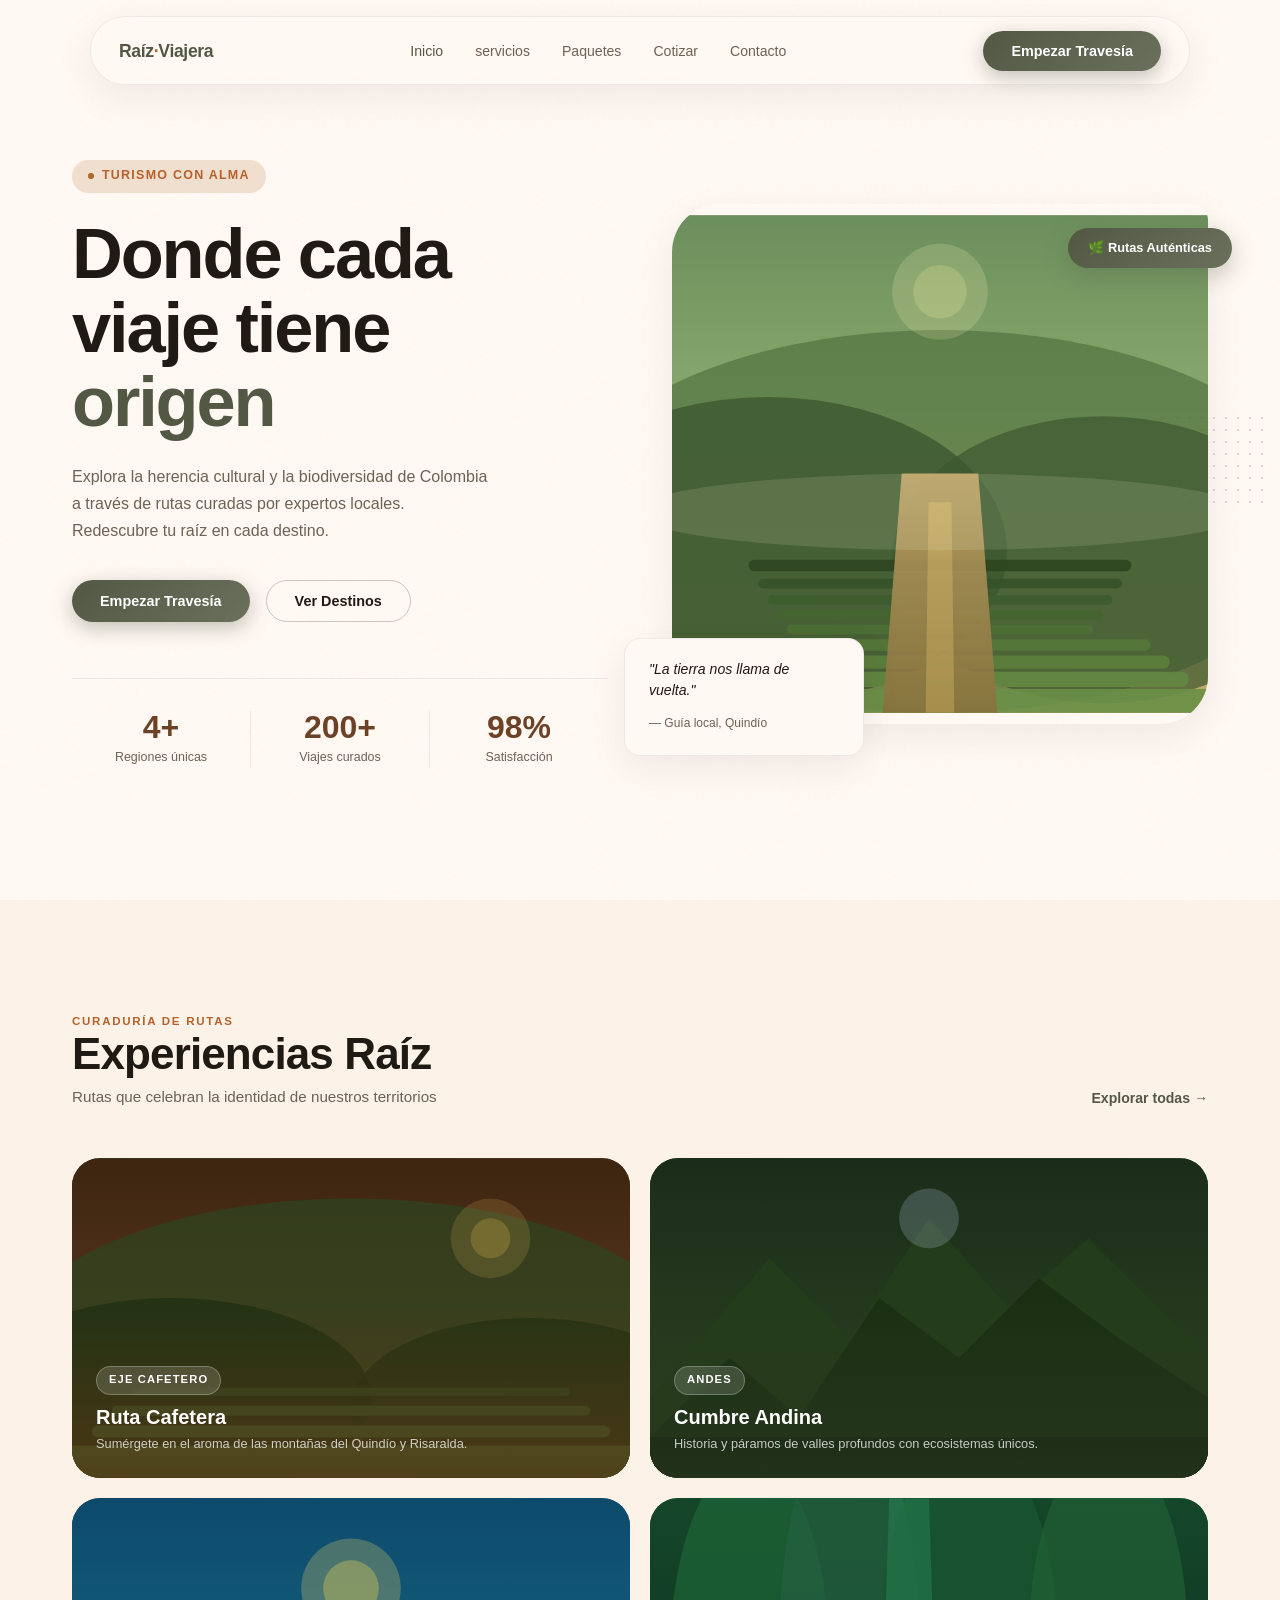
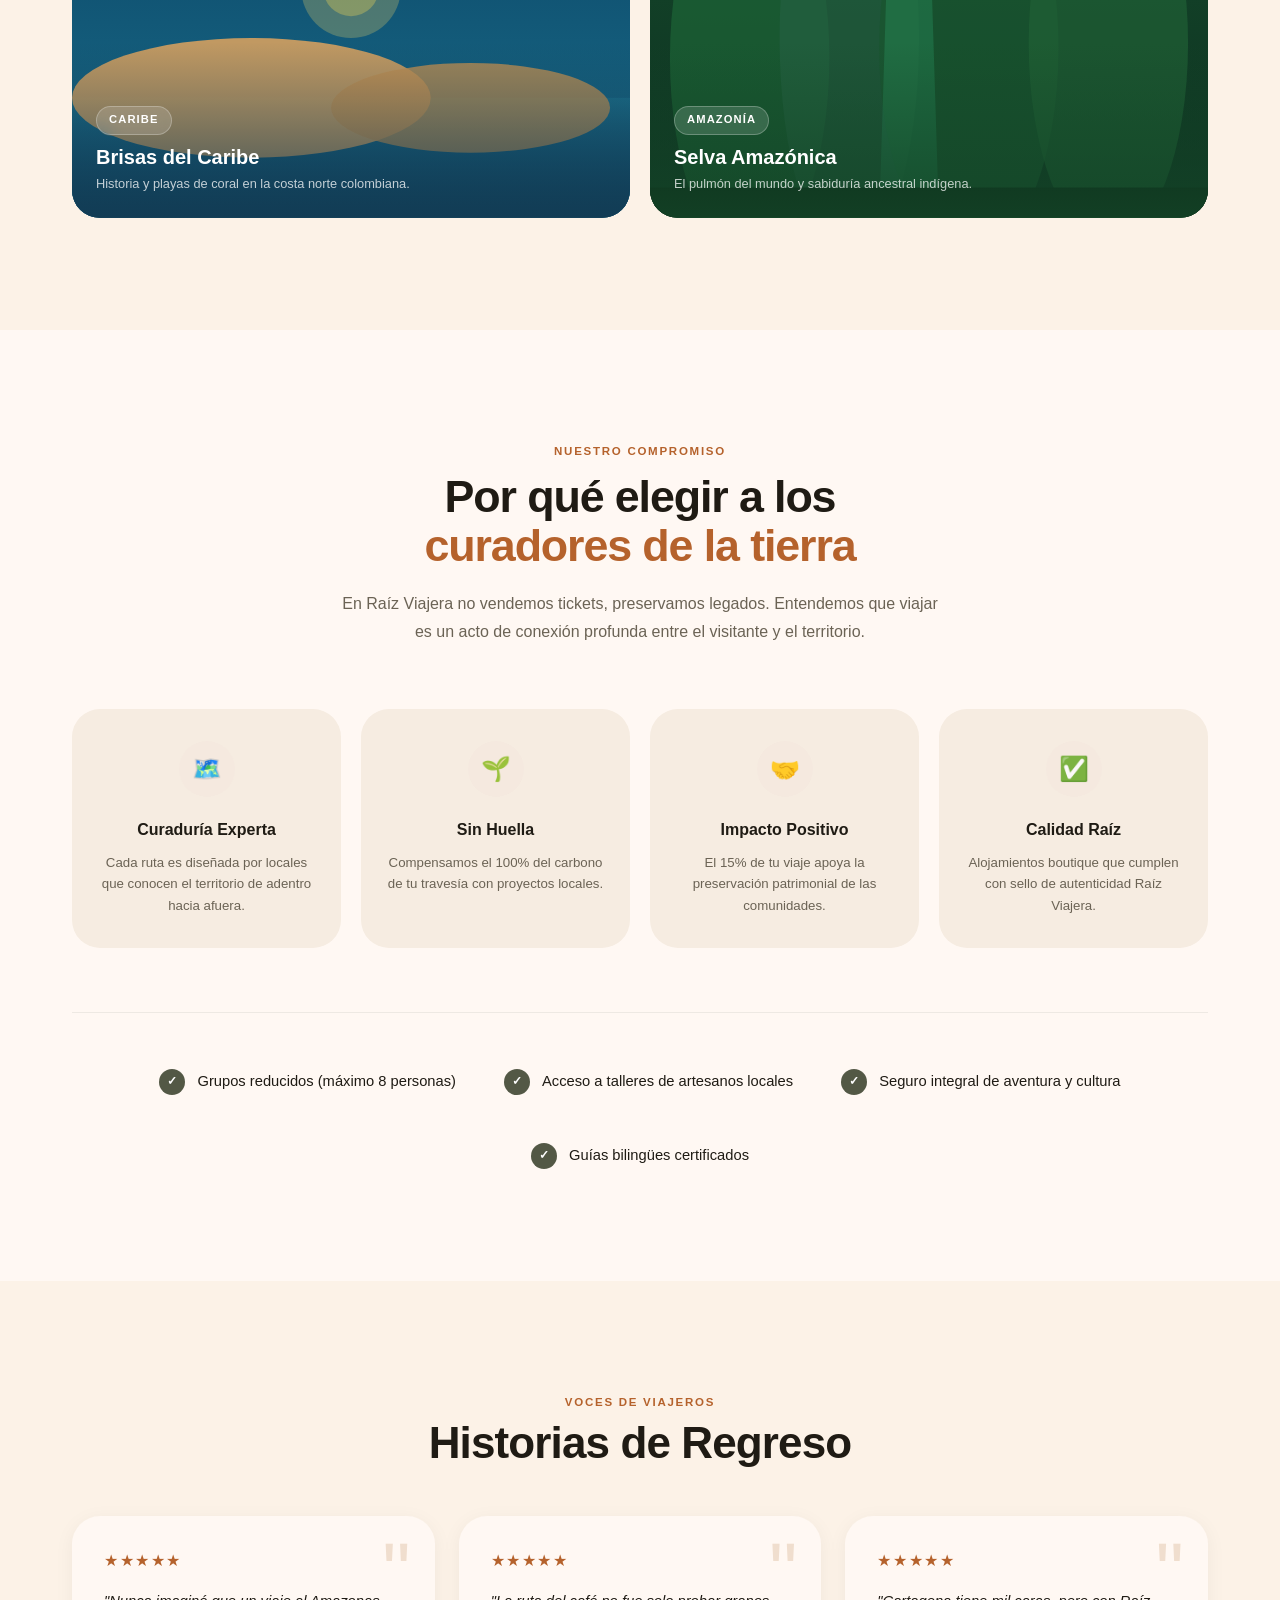
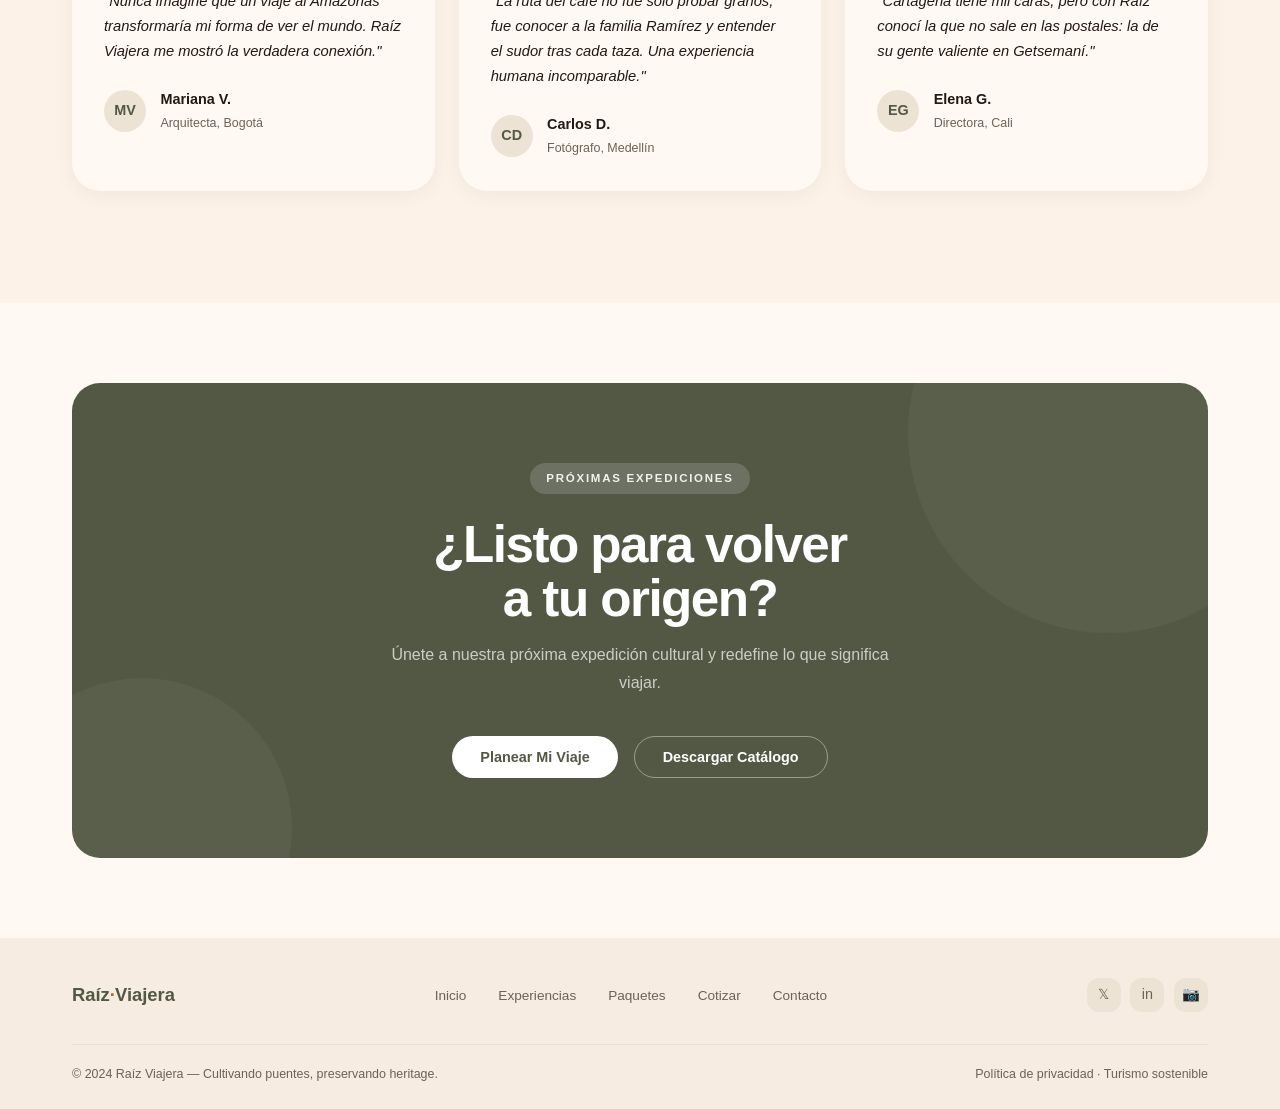
==== index.html @ 13c69cae "funcionamiento de js para formulario de cotización y contacto" ====
<!DOCTYPE html>
<html lang="es">
<head>
<meta charset="UTF-8"/>
<meta name="viewport" content="width=device-width,initial-scale=1.0"/>
<title>Raíz Viajera — Donde cada viaje tiene origen</title>
<link rel="preconnect" href="https://fonts.googleapis.com"/>
<link rel="preconnect" href="https://fonts.gstatic.com" crossorigin/>
<link href="style.css" rel="stylesheet"/>
</head>
<body>

<!-- NAVBAR -->
<nav class="navbar" id="navbar">
  <div class="navbar-brand" onclick="navigateTo('home')">Raíz<span>·</span>Viajera</div>
  <ul class="navbar-links">
    <li><a onclick="navigateTo('home')" id="nav-home" class="active">Inicio</a></li>
    <li><a onclick="navigateTo('experiences')" href="servicios.html">servicios</a></li>
    <li><a onclick="navigateTo('packages')" id="nav-packages" href="servicios.html">Paquetes</a></li>
    <li><a onclick="navigateTo('cotizacion')" id="nav-quote" href="cotizacion.html">Cotizar</a></li>
    <li><a onclick="navigateTo('contact')" id="nav-contact">Contacto</a></li>
  </ul>
  <div class="navbar-cta">
    <button href="co" class="btn btn-primary" onclick="navigateTo('quote')">Empezar Travesía</button>
  </div>
  <div class="burger" id="burger" onclick="toggleNav()">
    <span></span><span></span><span></span>
  </div>
</nav>

<!-- ============================================================
     HOME PAGE
============================================================ -->
<div class="page active" id="page-home">

  <section class="hero">
    <div class="container">
      <div class="hero-inner">
        <div class="hero-text">
          <div class="hero-badge animate-in delay-1">Turismo con Alma</div>
          <h1 class="hero-headline animate-in delay-2">Donde cada<br>viaje tiene <em>origen</em></h1>
          <p class="hero-sub animate-in delay-3">Explora la herencia cultural y la biodiversidad de Colombia a través de rutas curadas por expertos locales. Redescubre tu raíz en cada destino.</p>
          <div class="hero-actions animate-in delay-4">
            <button class="btn btn-primary" onclick="navigateTo('cotización')">Empezar Travesía</button>
            <button class="btn btn-ghost" onclick="navigateTo('servicios')">Ver Destinos</button>
          </div>
          <div class="hero-stats animate-in delay-5">
            <div class="stat-item"><div class="stat-num">4+</div><div class="stat-label">Regiones únicas</div></div>
            <div class="stat-item"><div class="stat-num">200+</div><div class="stat-label">Viajes curados</div></div>
            <div class="stat-item"><div class="stat-num">98%</div><div class="stat-label">Satisfacción</div></div>
          </div>
        </div>
        <div class="hero-visual animate-in delay-3">
          <div class="hero-img-wrap">
            <svg viewBox="0 0 560 520" xmlns="http://www.w3.org/2000/svg" style="width:100%;height:100%">
              <defs>
                <linearGradient id="sky" x1="0" y1="0" x2="0" y2="1"><stop offset="0%" stop-color="#6b8f5c"/><stop offset="40%" stop-color="#8aaa6e"/><stop offset="100%" stop-color="#c4a96b"/></linearGradient>
                <linearGradient id="path" x1="0" y1="0" x2="0" y2="1"><stop offset="0%" stop-color="#c9a96a"/><stop offset="100%" stop-color="#8a6f3c"/></linearGradient>
              </defs>
              <rect width="560" height="520" fill="url(#sky)"/>
              <ellipse cx="280" cy="320" rx="400" ry="200" fill="#4a6b3a" opacity=".6"/>
              <ellipse cx="100" cy="350" rx="250" ry="160" fill="#3d5830" opacity=".8"/>
              <ellipse cx="450" cy="360" rx="220" ry="150" fill="#3d5830" opacity=".7"/>
              <g opacity=".9">
                <rect x="80" y="360" width="400" height="12" rx="6" fill="#2d4520"/>
                <rect x="90" y="380" width="380" height="10" rx="5" fill="#365229"/>
                <rect x="100" y="397" width="360" height="10" rx="5" fill="#3d5d2f"/>
                <rect x="110" y="413" width="340" height="10" rx="5" fill="#456630"/>
                <rect x="120" y="428" width="320" height="10" rx="5" fill="#4d6f33"/>
                <rect x="60" y="443" width="440" height="12" rx="6" fill="#557838"/>
                <rect x="40" y="460" width="480" height="14" rx="7" fill="#5d803d"/>
                <rect x="20" y="477" width="520" height="16" rx="8" fill="#648843"/>
                <rect x="0" y="495" width="560" height="25" rx="0" fill="#6a9048"/>
              </g>
              <polygon points="240,270 320,270 340,520 220,520" fill="url(#path)" opacity=".85"/>
              <polygon points="268,300 292,300 295,520 265,520" fill="rgba(255,220,120,0.25)"/>
              <ellipse cx="280" cy="310" rx="320" ry="40" fill="rgba(255,248,220,0.12)"/>
              <circle cx="280" cy="80" r="50" fill="rgba(255,240,180,0.18)"/>
              <circle cx="280" cy="80" r="28" fill="rgba(255,240,160,0.2)"/>
            </svg>
          </div>
          <div class="hero-quote">
            <blockquote>"La tierra nos llama de vuelta."</blockquote>
            <cite>— Guía local, Quindío</cite>
          </div>
          <div class="hero-tag">🌿 Rutas Auténticas</div>
          <div class="dots-deco"></div>
        </div>
      </div>
    </div>
  </section>

  <section class="experiences" id="experiencias">
    <div class="container">
      <div class="section-header reveal">
        <div>
          <p class="section-label">Curaduría de Rutas</p>
          <h2 class="section-title">Experiencias Raíz</h2>
          <p class="section-sub">Rutas que celebran la identidad de nuestros territorios</p>
        </div>
        <span class="link-arrow" onclick="navigateTo('servicios')">Explorar todas →</span>
      </div>
      <div class="exp-grid">
        <div class="exp-card exp-cafetera reveal" onclick="navigateTo('servicios')">
          <svg viewBox="0 0 560 320" xmlns="http://www.w3.org/2000/svg" style="position:absolute;inset:0;width:100%;height:100%">
            <defs><linearGradient id="caf" x1="0" y1="0" x2="0" y2="1"><stop offset="0%" stop-color="#3d2510"/><stop offset="100%" stop-color="#6b4226"/></linearGradient></defs>
            <rect width="560" height="320" fill="url(#caf)"/>
            <ellipse cx="280" cy="200" rx="350" ry="160" fill="#2d4520" opacity=".7"/>
            <ellipse cx="100" cy="240" rx="200" ry="100" fill="#1e3012" opacity=".8"/>
            <ellipse cx="460" cy="250" rx="180" ry="90" fill="#1e3012" opacity=".7"/>
            <rect x="60" y="230" width="440" height="8" rx="4" fill="#2d4520"/>
            <rect x="40" y="248" width="480" height="10" rx="5" fill="#365229"/>
            <rect x="20" y="268" width="520" height="12" rx="6" fill="#3d5d2f"/>
            <rect x="0" y="288" width="560" height="32" rx="0" fill="#456630"/>
            <circle cx="420" cy="80" r="40" fill="rgba(255,200,100,0.15)"/>
            <circle cx="420" cy="80" r="20" fill="rgba(255,200,80,0.2)"/>
          </svg>
          <div class="exp-card-body">
            <span class="exp-tag">Eje Cafetero</span>
            <div class="exp-name">Ruta Cafetera</div>
            <div class="exp-desc">Sumérgete en el aroma de las montañas del Quindío y Risaralda.</div>
          </div>
        </div>
        <div class="exp-card exp-andina reveal" style="transition-delay:.1s" onclick="navigateTo('packages')">
          <svg viewBox="0 0 560 320" xmlns="http://www.w3.org/2000/svg" style="position:absolute;inset:0;width:100%;height:100%">
            <defs><linearGradient id="and" x1="0" y1="0" x2="0" y2="1"><stop offset="0%" stop-color="#1a2d1a"/><stop offset="100%" stop-color="#2d4520"/></linearGradient></defs>
            <rect width="560" height="320" fill="url(#and)"/>
            <polygon points="0,240 120,100 200,180 280,60 360,150 440,80 560,200 560,320 0,320" fill="#243d1a" opacity=".9"/>
            <polygon points="0,280 80,200 150,260 230,140 310,200 390,120 470,180 560,240 560,320 0,320" fill="#1a2e12" opacity=".8"/>
            <rect x="0" y="280" width="560" height="40" rx="0" fill="#0f1e0a"/>
            <circle cx="280" cy="60" r="30" fill="rgba(200,220,255,0.2)"/>
          </svg>
          <div class="exp-card-body">
            <span class="exp-tag">Andes</span>
            <div class="exp-name">Cumbre Andina</div>
            <div class="exp-desc">Historia y páramos de valles profundos con ecosistemas únicos.</div>
          </div>
        </div>
        <div class="exp-card exp-caribe reveal" style="transition-delay:.15s" onclick="navigateTo('packages')">
          <svg viewBox="0 0 560 320" xmlns="http://www.w3.org/2000/svg" style="position:absolute;inset:0;width:100%;height:100%">
            <defs>
              <linearGradient id="car" x1="0" y1="0" x2="0" y2="1"><stop offset="0%" stop-color="#0d4a6b"/><stop offset="100%" stop-color="#1a6e8a"/></linearGradient>
              <linearGradient id="sea" x1="0" y1="0" x2="0" y2="1"><stop offset="0%" stop-color="#1a6e8a"/><stop offset="100%" stop-color="#0a3d5c"/></linearGradient>
            </defs>
            <rect width="560" height="320" fill="url(#car)"/>
            <rect x="0" y="200" width="560" height="120" fill="url(#sea)"/>
            <ellipse cx="180" cy="200" rx="180" ry="60" fill="#d4a060" opacity=".9"/>
            <ellipse cx="400" cy="210" rx="140" ry="45" fill="#c49050" opacity=".8"/>
            <circle cx="280" cy="90" r="50" fill="rgba(255,220,100,0.25)"/>
            <circle cx="280" cy="90" r="28" fill="rgba(255,220,80,0.3)"/>
          </svg>
          <div class="exp-card-body">
            <span class="exp-tag">Caribe</span>
            <div class="exp-name">Brisas del Caribe</div>
            <div class="exp-desc">Historia y playas de coral en la costa norte colombiana.</div>
          </div>
        </div>
        <div class="exp-card exp-amazonica reveal" style="transition-delay:.2s" onclick="navigateTo('packages')">
          <svg viewBox="0 0 560 320" xmlns="http://www.w3.org/2000/svg" style="position:absolute;inset:0;width:100%;height:100%">
            <defs><linearGradient id="amz" x1="0" y1="0" x2="0" y2="1"><stop offset="0%" stop-color="#14462a"/><stop offset="100%" stop-color="#0d3020"/></linearGradient></defs>
            <rect width="560" height="320" fill="url(#amz)"/>
            <ellipse cx="100" cy="160" rx="80" ry="200" fill="#1e6b3a" opacity=".6"/>
            <ellipse cx="200" cy="140" rx="70" ry="220" fill="#246040" opacity=".7"/>
            <ellipse cx="320" cy="150" rx="90" ry="210" fill="#1a5530" opacity=".8"/>
            <ellipse cx="460" cy="145" rx="80" ry="200" fill="#206035" opacity=".7"/>
            <polygon points="240,0 280,0 290,320 230,320" fill="rgba(50,180,120,0.25)"/>
            <rect x="0" y="290" width="560" height="30" rx="0" fill="#0a2415"/>
          </svg>
          <div class="exp-card-body">
            <span class="exp-tag">Amazonía</span>
            <div class="exp-name">Selva Amazónica</div>
            <div class="exp-desc">El pulmón del mundo y sabiduría ancestral indígena.</div>
          </div>
        </div>
      </div>
    </div>
  </section>

  <section class="why" id="nosotros">
    <div class="container">
      <div class="why-header reveal">
        <p class="section-label">Nuestro Compromiso</p>
        <h2 class="why-title">Por qué elegir a los<br><em>curadores de la tierra</em></h2>
        <p class="why-text">En Raíz Viajera no vendemos tickets, preservamos legados. Entendemos que viajar es un acto de conexión profunda entre el visitante y el territorio.</p>
      </div>
      <div class="why-features reveal" style="transition-delay:.1s">
        <div class="why-card"><div class="why-icon">🗺️</div><div class="why-card-title">Curaduría Experta</div><div class="why-card-text">Cada ruta es diseñada por locales que conocen el territorio de adentro hacia afuera.</div></div>
        <div class="why-card"><div class="why-icon">🌱</div><div class="why-card-title">Sin Huella</div><div class="why-card-text">Compensamos el 100% del carbono de tu travesía con proyectos locales.</div></div>
        <div class="why-card"><div class="why-icon">🤝</div><div class="why-card-title">Impacto Positivo</div><div class="why-card-text">El 15% de tu viaje apoya la preservación patrimonial de las comunidades.</div></div>
        <div class="why-card"><div class="why-icon">✅</div><div class="why-card-title">Calidad Raíz</div><div class="why-card-text">Alojamientos boutique que cumplen con sello de autenticidad Raíz Viajera.</div></div>
      </div>
      <div class="why-divider reveal" style="transition-delay:.2s">
        <div class="why-check-item"><span class="check-icon">✓</span>Grupos reducidos (máximo 8 personas)</div>
        <div class="why-check-item"><span class="check-icon">✓</span>Acceso a talleres de artesanos locales</div>
        <div class="why-check-item"><span class="check-icon">✓</span>Seguro integral de aventura y cultura</div>
        <div class="why-check-item"><span class="check-icon">✓</span>Guías bilingües certificados</div>
      </div>
    </div>
  </section>

  <section class="testimonials" id="testimonios">
    <div class="container">
      <div class="section-header reveal">
        <p class="section-label">Voces de viajeros</p>
        <h2 class="section-title">Historias de Regreso</h2>
      </div>
      <div class="testi-grid">
        <div class="testi-card reveal"><div class="testi-stars">★★★★★</div><p class="testi-quote">"Nunca imaginé que un viaje al Amazonas transformaría mi forma de ver el mundo. Raíz Viajera me mostró la verdadera conexión."</p><div class="testi-author"><div class="testi-avatar">MV</div><div><div class="testi-name">Mariana V.</div><div class="testi-role">Arquitecta, Bogotá</div></div></div></div>
        <div class="testi-card reveal" style="transition-delay:.1s"><div class="testi-stars">★★★★★</div><p class="testi-quote">"La ruta del café no fue solo probar granos, fue conocer a la familia Ramírez y entender el sudor tras cada taza. Una experiencia humana incomparable."</p><div class="testi-author"><div class="testi-avatar">CD</div><div><div class="testi-name">Carlos D.</div><div class="testi-role">Fotógrafo, Medellín</div></div></div></div>
        <div class="testi-card reveal" style="transition-delay:.2s"><div class="testi-stars">★★★★★</div><p class="testi-quote">"Cartagena tiene mil caras, pero con Raíz conocí la que no sale en las postales: la de su gente valiente en Getsemaní."</p><div class="testi-author"><div class="testi-avatar">EG</div><div><div class="testi-name">Elena G.</div><div class="testi-role">Directora, Cali</div></div></div></div>
      </div>
    </div>
  </section>

  <section class="cta-section">
    <div class="container">
      <div class="cta-inner reveal">
        <div class="cta-label">Próximas expediciones</div>
        <h2 class="cta-title">¿Listo para volver<br>a tu origen?</h2>
        <p class="cta-sub">Únete a nuestra próxima expedición cultural y redefine lo que significa viajar.</p>
        <div class="cta-actions">
          <button class="btn btn-white" onclick="navigateTo('quote')">Planear Mi Viaje</button>
          <button class="btn btn-outline-white" onclick="navigateTo('packages')">Descargar Catálogo</button>
        </div>
      </div>
    </div>
  </section>

  <footer class="footer">
    <div class="container">
      <div class="footer-top">
        <div class="footer-logo" onclick="navigateTo('home')">Raíz<span>·</span>Viajera</div>
        <ul class="footer-nav">
          <li><a onclick="navigateTo('home')">Inicio</a></li>
          <li><a onclick="navigateTo('packages')">Experiencias</a></li>
          <li><a onclick="navigateTo('packages')">Paquetes</a></li>
          <li><a onclick="navigateTo('quote')">Cotizar</a></li>
          <li><a onclick="navigateTo('contact')">Contacto</a></li>
        </ul>
        <div class="footer-socials">
          <a href="#" class="social-btn">𝕏</a>
          <a href="#" class="social-btn">in</a>
          <a href="#" class="social-btn">📷</a>
        </div>
      </div>
      <div class="footer-bottom">
        <span>© 2024 Raíz Viajera — Cultivando puentes, preservando heritage.</span>
        <span>Política de privacidad · Turismo sostenible</span>
      </div>
    </div>
  </footer>
</div>





<script>
// ── Navigation ─────────────────────────────────────────────
const pages = ['home','packages','quote','contact'];
const navMap = {home:'home',packages:'packages',quote:'quote',contact:'contact'};

function navigateTo(page) {
  pages.forEach(p => {
    const el = document.getElementById('page-' + p);
    if (el) el.classList.remove('active');
  });
  const target = document.getElementById('page-' + page);
  if (target) {
    target.classList.add('active');
    window.scrollTo({top:0, behavior:'smooth'});
    initReveals();
    updateNav(page);
    // Close mobile menu
    document.getElementById('navbar').classList.remove('open');
  }
}

function updateNav(activePage) {
  document.querySelectorAll('.navbar-links a').forEach(a => a.classList.remove('active'));
  const map = {home:'nav-home',packages:'nav-packages',quote:'nav-quote',contact:'nav-contact'};
  if (map[activePage]) {
    const el = document.getElementById(map[activePage]);
    if (el) el.classList.add('active');
  }
}

// ── Navbar scroll ────────────────────────────────────────
const navbar = document.getElementById('navbar');
window.addEventListener('scroll', () => {
  navbar.style.boxShadow = window.scrollY > 60
    ? '0 16px 48px rgba(31,27,20,.12)'
    : '0 12px 40px rgba(31,27,20,.07)';
});

function toggleNav() { navbar.classList.toggle('open'); }

// ── Scroll reveal ────────────────────────────────────────
function initReveals() {
  setTimeout(() => {
    const reveals = document.querySelectorAll('.page.active .reveal:not(.visible)');
    const observer = new IntersectionObserver((entries) => {
      entries.forEach((entry, i) => {
        if (entry.isIntersecting) {
          const siblings = [...entry.target.parentElement.querySelectorAll('.reveal:not(.visible)')];
          const idx = siblings.indexOf(entry.target);
          setTimeout(() => {
            entry.target.classList.add('visible');
          }, idx * 80);
          observer.unobserve(entry.target);
        }
      });
    }, {threshold: 0.1});
    reveals.forEach(el => observer.observe(el));
  }, 50);
}
initReveals();

// ── Package filter ────────────────────────────────────────
function filterPkgs(btn, region) {
  document.querySelectorAll('.filter-btn').forEach(b => b.classList.remove('active'));
  btn.classList.add('active');
  document.querySelectorAll('.pkg-card').forEach(card => {
    if (region === 'all' || card.dataset.region === region) {
      card.style.display = '';
    } else {
      card.style.display = 'none';
    }
  });
}

// ── Quote calculator ──────────────────────────────────────
let currentLevel = 'essential';

function setLevel(level) {
  currentLevel = level;
  document.getElementById('lvl-essential').classList.toggle('active', level === 'essential');
  document.getElementById('lvl-immersive').classList.toggle('active', level === 'immersive');
  calcQuote();
}

function adjCount(delta) {
  const inp = document.getElementById('q-travelers');
  let val = parseInt(inp.value) + delta;
  val = Math.max(1, Math.min(20, val));
  inp.value = val;
  document.getElementById('q-count-display').textContent = val;
  calcQuote();
}

function calcQuote() {
  const dailyBase = parseInt(document.getElementById('q-territory').value);
  const days = Math.max(1, parseInt(document.getElementById('q-days').value) || 1);
  const travelers = parseInt(document.getElementById('q-travelers').value);
  const levelMult = currentLevel === 'immersive' ? 1.35 : 1.0;
  const heritageBase = 45000;

  // Group discount
  let discountPct = 0;
  if (travelers >= 5) discountPct = 15;
  else if (travelers >= 3) discountPct = 10;

  const rawDaily = dailyBase * levelMult;
  const discountedDaily = rawDaily * (1 - discountPct / 100);
  const total = (discountedDaily * days) + heritageBase;

  const fmt = n => '$' + Math.round(n).toLocaleString('es-CO');

  document.getElementById('r-daily').textContent = fmt(rawDaily);
  document.getElementById('r-discount').textContent = discountPct > 0 ? '−' + discountPct + '%' : 'Sin descuento';
  document.getElementById('r-level').textContent = currentLevel === 'immersive' ? 'Inmersivo (+35%)' : 'Esencial';
  document.getElementById('r-heritage').textContent = fmt(heritageBase);
  document.getElementById('r-total').textContent = fmt(total);
}

// Init quote
calcQuote();

// ── Contact form ──────────────────────────────────────────
function submitContact() {
  const success = document.getElementById('contact-success');
  success.style.display = 'block';
  setTimeout(() => { success.style.display = 'none'; }, 5000);
}
</script>
</body>
</html>
---- style.css ----
*{margin:0;padding:0;box-sizing:border-box;}
:root{
  --primary:#535845;
  --primary-container:#6b705c;
  --secondary:#b5622c;
  --secondary-container:#f0dece;
  --tertiary:#8c7355;
  --brown-accent:#6b4226;
  --brown-light:#f5e9df;
  --surface:#fff8f3;
  --surface-low:#fcf2e7;
  --surface-container:#f6ece1;
  --surface-high:#ede3d5;
  --on-surface:#1f1b14;
  --on-surface-muted:#6b6355;
  --on-primary:#ffffff;
  --outline-variant:rgba(199,199,189,0.3);
  --radius-pill:9999px;
  --radius-xl:1.75rem;
  --radius-lg:1rem;
  --radius-md:.75rem;
  --shadow-float:0 12px 40px rgba(31,27,20,0.07);
  --shadow-card:0 4px 20px rgba(31,27,20,0.05);
  --font-display:'Lexend',sans-serif;
  --font-body:'Plus Jakarta Sans',sans-serif;
}
html{scroll-behavior:smooth;}
body{font-family:var(--font-body);background:var(--surface);color:var(--on-surface);overflow-x:hidden;line-height:1.6;}
img{display:block;max-width:100%;}
a{text-decoration:none;color:inherit;}
.container{width:100%;max-width:1200px;margin:0 auto;padding:0 2rem;}

/* PAGE SYSTEM */
.page{display:none;}
.page.active{display:block;}

/* BUTTONS */
.btn{display:inline-flex;align-items:center;gap:.5rem;padding:.75rem 1.75rem;border-radius:var(--radius-pill);font-family:var(--font-display);font-size:.9rem;font-weight:600;cursor:pointer;border:none;transition:transform .2s ease,box-shadow .2s ease;position:relative;overflow:hidden;}
.btn:hover{transform:scale(1.03);}
.btn-primary{background:linear-gradient(135deg,var(--primary),var(--primary-container));color:var(--on-primary);box-shadow:0 6px 20px rgba(83,88,69,.35);}
.btn-ghost{background:transparent;color:var(--on-surface);border:1.5px solid rgba(83,88,69,.3);}
.btn-ghost:hover{background:var(--surface-container);}
.btn-secondary{background:var(--secondary);color:#fff;box-shadow:0 6px 20px rgba(181,98,44,.3);}
.btn-white{background:#fff;color:var(--primary);font-weight:700;}
.btn-white:hover{background:var(--surface-low);}
.btn-outline-white{background:transparent;border:1.5px solid rgba(255,255,255,.4);color:#fff;font-weight:600;}
.btn-outline-white:hover{background:rgba(255,255,255,.08);}
.btn::before{content:'';position:absolute;inset:0;background:currentColor;opacity:0;transition:opacity .2s;border-radius:inherit;}
.btn:hover::before{opacity:.08;}
.btn:active::before{opacity:.12;}

/* SECTION LABELS */
.section-label{font-family:var(--font-display);font-size:.72rem;font-weight:600;letter-spacing:.15em;text-transform:uppercase;color:var(--secondary);}

/* NAVBAR */
.navbar{position:fixed;top:1rem;left:50%;transform:translateX(-50%);width:calc(100% - 3rem);max-width:1100px;background:rgba(255,248,243,.88);backdrop-filter:blur(20px);-webkit-backdrop-filter:blur(20px);border-radius:var(--radius-pill);padding:.85rem 1.75rem;display:flex;align-items:center;justify-content:space-between;z-index:100;box-shadow:var(--shadow-float);border:1px solid var(--outline-variant);transition:box-shadow .3s;}
.navbar-brand{font-family:var(--font-display);font-weight:700;font-size:1.1rem;color:var(--primary);letter-spacing:-.02em;cursor:pointer;}
.navbar-brand span{color:var(--secondary);}
.navbar-links{display:flex;gap:2rem;list-style:none;}
.navbar-links a{font-size:.88rem;font-weight:500;color:var(--on-surface-muted);transition:color .2s;cursor:pointer;}
.navbar-links a:hover,.navbar-links a.active{color:var(--primary);}
.navbar-cta{display:flex;gap:.75rem;align-items:center;}
.burger{display:none;flex-direction:column;gap:5px;cursor:pointer;padding:.25rem;}
.burger span{width:22px;height:2px;background:var(--on-surface);border-radius:2px;transition:.3s;}

/* HERO */
.hero{min-height:100vh;padding:10rem 0 5rem;background:var(--surface);position:relative;overflow:hidden;}
.hero::before{content:'';position:absolute;inset:0;background-image:url("data:image/svg+xml,%3Csvg viewBox='0 0 256 256' xmlns='http://www.w3.org/2000/svg'%3E%3Cfilter id='noise'%3E%3CfeTurbulence type='fractalNoise' baseFrequency='0.9' numOctaves='4' stitchTiles='stitch'/%3E%3C/filter%3E%3Crect width='100%25' height='100%25' filter='url(%23noise)' opacity='0.03'/%3E%3C/svg%3E");pointer-events:none;opacity:.4;}
.hero-inner{display:grid;grid-template-columns:1fr 1fr;gap:4rem;align-items:center;}
.hero-badge{display:inline-flex;align-items:center;gap:.5rem;background:var(--secondary-container);color:var(--secondary);padding:.4rem 1rem;border-radius:var(--radius-pill);font-size:.78rem;font-weight:600;letter-spacing:.1em;text-transform:uppercase;margin-bottom:1.5rem;}
.hero-badge::before{content:'';width:6px;height:6px;background:var(--secondary);border-radius:50%;}
.hero-headline{font-family:var(--font-display);font-size:clamp(3rem,5.5vw,4.5rem);font-weight:800;line-height:1.05;letter-spacing:-.03em;color:var(--on-surface);margin-bottom:1.5rem;}
.hero-headline em{font-style:normal;color:var(--primary);}
.hero-sub{font-size:1rem;color:var(--on-surface-muted);line-height:1.7;max-width:420px;margin-bottom:2.25rem;}
.hero-actions{display:flex;gap:1rem;flex-wrap:wrap;}
.hero-stats{display:flex;gap:0;margin-top:3.5rem;padding-top:2rem;border-top:1px solid var(--outline-variant);justify-content:center;text-align:center;}
.stat-item{flex:1;padding:0 1.5rem;border-right:1px solid var(--outline-variant);}
.stat-item:last-child{border-right:none;}
.stat-num{font-family:var(--font-display);font-size:2rem;font-weight:800;color:var(--brown-accent);line-height:1;}
.stat-label{font-size:.78rem;color:var(--on-surface-muted);margin-top:.3rem;font-weight:500;}
.hero-visual{position:relative;}
.hero-img-wrap{position:relative;border-radius:3rem 1rem 3rem 1rem;overflow:hidden;height:520px;box-shadow:var(--shadow-float);}
.hero-quote{position:absolute;bottom:-2rem;left:-3rem;background:var(--surface);border-radius:var(--radius-lg);padding:1.25rem 1.5rem;max-width:240px;box-shadow:var(--shadow-float);border:1px solid var(--outline-variant);}
.hero-quote blockquote{font-size:.88rem;font-style:italic;color:var(--on-surface);line-height:1.5;margin-bottom:.5rem;}
.hero-quote cite{font-size:.75rem;color:var(--on-surface-muted);font-style:normal;}
.hero-tag{position:absolute;top:1.5rem;right:-1.5rem;background:linear-gradient(135deg,var(--primary),var(--primary-container));color:#fff;border-radius:var(--radius-pill);padding:.6rem 1.25rem;font-size:.8rem;font-weight:600;font-family:var(--font-display);box-shadow:0 8px 24px rgba(83,88,69,.3);}
.dots-deco{position:absolute;top:40%;right:-4rem;width:100px;height:100px;background-image:radial-gradient(circle,var(--primary) 1.5px,transparent 1.5px);background-size:12px 12px;opacity:.2;}

/* EXPERIENCES */
.experiences{padding:7rem 0;background:var(--surface-low);}
.section-header{display:flex;justify-content:space-between;align-items:flex-end;margin-bottom:3rem;}
.section-title{font-family:var(--font-display);font-size:clamp(2rem,3.5vw,2.75rem);font-weight:700;letter-spacing:-.02em;color:var(--on-surface);line-height:1.1;}
.section-sub{font-size:.95rem;color:var(--on-surface-muted);margin-top:.4rem;}
.link-arrow{font-size:.88rem;font-weight:600;color:var(--primary);display:flex;align-items:center;gap:.4rem;transition:gap .2s;white-space:nowrap;cursor:pointer;}
.link-arrow:hover{gap:.75rem;}
.exp-grid{display:grid;grid-template-columns:1fr 1fr;grid-template-rows:auto auto;gap:1.25rem;}
.exp-card{position:relative;border-radius:var(--radius-xl);overflow:hidden;cursor:pointer;transition:transform .25s ease,box-shadow .25s ease;background:var(--surface-container);height:320px;}
.exp-card:hover{transform:translateY(-4px);box-shadow:0 20px 50px rgba(31,27,20,.15);}
.exp-card::after{content:'';position:absolute;inset:0;background:linear-gradient(to top,rgba(31,27,20,.75) 0%,transparent 55%);pointer-events:none;}
.exp-card-body{position:absolute;bottom:0;left:0;right:0;padding:1.5rem;z-index:2;}
.exp-cafetera{background:linear-gradient(135deg,#2d4520,#6b4226);}
.exp-andina{background:linear-gradient(135deg,#1a2d1a,#3d5830);}
.exp-caribe{background:linear-gradient(135deg,#143c53,#1e5f7a);}
.exp-amazonica{background:linear-gradient(135deg,#14462a,#2d6b40);}
.exp-cafetera::after{background:linear-gradient(to top,rgba(83,56,20,.8) 0%,transparent 55%);}
.exp-caribe::after{background:linear-gradient(to top,rgba(20,60,83,.8) 0%,transparent 55%);}
.exp-andina::after{background:linear-gradient(to top,rgba(40,55,30,.8) 0%,transparent 55%);}
.exp-amazonica::after{background:linear-gradient(to top,rgba(20,70,40,.8) 0%,transparent 55%);}
.exp-tag{display:inline-block;background:rgba(255,255,255,.15);backdrop-filter:blur(8px);border:1px solid rgba(255,255,255,.25);color:#fff;font-size:.7rem;font-weight:600;letter-spacing:.1em;text-transform:uppercase;padding:.3rem .75rem;border-radius:var(--radius-pill);margin-bottom:.6rem;}
.exp-name{font-family:var(--font-display);font-size:1.25rem;font-weight:700;color:#fff;line-height:1.2;margin-bottom:.35rem;}
.exp-desc{font-size:.8rem;color:rgba(255,255,255,.75);line-height:1.5;}

/* Card SVG landscapes */
.exp-card svg{position:absolute;inset:0;width:100%;height:100%;object-fit:cover;}

/* WHY */
.why{padding:7rem 0;background:var(--surface);}
.why-header{text-align:center;max-width:600px;margin:0 auto 4rem;}
.why-title{font-family:var(--font-display);font-size:clamp(2rem,3.5vw,2.8rem);font-weight:800;letter-spacing:-.025em;line-height:1.1;margin:.75rem 0 1.25rem;}
.why-title em{font-style:normal;color:var(--secondary);}
.why-text{font-size:1rem;color:var(--on-surface-muted);line-height:1.7;}
.why-features{display:grid;grid-template-columns:repeat(4,1fr);gap:1.25rem;}
.why-card{background:var(--surface-container);border-radius:var(--radius-xl);padding:2rem 1.5rem;text-align:center;transition:transform .2s,box-shadow .2s;}
.why-card:hover{transform:translateY(-5px);box-shadow:var(--shadow-float);}
.why-icon{width:56px;height:56px;background:var(--brown-light);border-radius:50%;display:flex;align-items:center;justify-content:center;margin:0 auto 1.25rem;font-size:1.5rem;}
.why-card-title{font-family:var(--font-display);font-weight:600;font-size:1rem;margin-bottom:.6rem;color:var(--on-surface);}
.why-card-text{font-size:.83rem;color:var(--on-surface-muted);line-height:1.6;}
.why-divider{display:flex;justify-content:center;gap:3rem;margin-top:4rem;padding-top:3.5rem;border-top:1px solid var(--outline-variant);flex-wrap:wrap;}
.why-check-item{display:flex;align-items:center;gap:.75rem;font-size:.92rem;color:var(--on-surface);font-weight:500;}
.why-check-item .check-icon{width:26px;height:26px;background:var(--primary);color:#fff;border-radius:50%;font-size:.75rem;font-weight:700;display:flex;align-items:center;justify-content:center;flex-shrink:0;}

/* TESTIMONIALS */
.testimonials{padding:7rem 0;background:var(--surface-low);}
.testimonials .section-header{justify-content:center;text-align:center;flex-direction:column;align-items:center;gap:.5rem;}
.testi-grid{display:grid;grid-template-columns:repeat(3,1fr);gap:1.5rem;}
.testi-card{background:var(--surface);border-radius:var(--radius-xl);padding:2rem;box-shadow:var(--shadow-card);position:relative;transition:transform .25s;}
.testi-card:hover{transform:translateY(-5px);}
.testi-stars{color:var(--secondary);font-size:1rem;letter-spacing:.1em;margin-bottom:1rem;}
.testi-quote{font-size:.92rem;line-height:1.7;color:var(--on-surface);font-style:italic;margin-bottom:1.5rem;}
.testi-author{display:flex;align-items:center;gap:.9rem;}
.testi-avatar{width:42px;height:42px;border-radius:50%;background:var(--surface-high);display:flex;align-items:center;justify-content:center;font-family:var(--font-display);font-weight:700;font-size:.9rem;color:var(--primary);flex-shrink:0;}
.testi-name{font-weight:600;font-size:.9rem;color:var(--on-surface);}
.testi-role{font-size:.78rem;color:var(--on-surface-muted);margin-top:.15rem;}
.testi-card::before{content:'"';position:absolute;top:1rem;right:1.5rem;font-family:var(--font-display);font-size:5rem;color:var(--secondary-container);line-height:1;}

/* CTA */
.cta-section{padding:5rem 2rem;background:var(--surface);}
.cta-inner{background:var(--primary);border-radius:var(--radius-xl);padding:5rem 3rem;text-align:center;position:relative;overflow:hidden;}
.cta-inner::before,.cta-inner::after{content:'';position:absolute;border-radius:50%;background:rgba(255,255,255,.04);}
.cta-inner::before{width:400px;height:400px;top:-150px;right:-100px;}
.cta-inner::after{width:300px;height:300px;bottom:-120px;left:-80px;}
.cta-label{display:inline-block;background:rgba(255,255,255,.15);color:rgba(255,255,255,.9);font-size:.72rem;font-weight:600;letter-spacing:.15em;text-transform:uppercase;padding:.4rem 1rem;border-radius:var(--radius-pill);margin-bottom:1.5rem;}
.cta-title{font-family:var(--font-display);font-size:clamp(2.2rem,4vw,3.5rem);font-weight:800;color:#fff;letter-spacing:-.03em;line-height:1.05;margin-bottom:1rem;}
.cta-sub{font-size:1rem;color:rgba(255,255,255,.7);max-width:500px;margin:0 auto 2.5rem;line-height:1.7;}
.cta-actions{display:flex;justify-content:center;gap:1rem;flex-wrap:wrap;}

/* FOOTER */
.footer{background:var(--surface-container);padding:2.5rem 0 1.5rem;}
.footer-top{display:flex;align-items:center;justify-content:space-between;gap:2rem;padding-bottom:2rem;border-bottom:1px solid var(--outline-variant);margin-bottom:1.25rem;flex-wrap:wrap;}
.footer-logo{font-family:var(--font-display);font-size:1.15rem;font-weight:700;color:var(--primary);cursor:pointer;}
.footer-logo span{color:var(--secondary);}
.footer-nav{display:flex;gap:2rem;list-style:none;flex-wrap:wrap;}
.footer-nav a{font-size:.85rem;color:var(--on-surface-muted);transition:color .2s;cursor:pointer;}
.footer-nav a:hover{color:var(--primary);}
.footer-socials{display:flex;gap:.6rem;}
.social-btn{width:34px;height:34px;background:var(--surface-high);border-radius:var(--radius-md);display:flex;align-items:center;justify-content:center;font-size:.9rem;color:var(--on-surface-muted);transition:background .2s,color .2s;text-decoration:none;}
.social-btn:hover{background:var(--primary);color:#fff;}
.footer-bottom{display:flex;justify-content:space-between;align-items:center;font-size:.78rem;color:var(--on-surface-muted);flex-wrap:wrap;gap:.5rem;}

/* ANIMATIONS */
@keyframes fadeUp{from{opacity:0;transform:translateY(30px);}to{opacity:1;transform:translateY(0);}}
.animate-in{opacity:0;animation:fadeUp .7s ease forwards;}
.delay-1{animation-delay:.1s;}.delay-2{animation-delay:.2s;}.delay-3{animation-delay:.3s;}.delay-4{animation-delay:.45s;}.delay-5{animation-delay:.6s;}
.reveal{opacity:0;transform:translateY(24px);transition:opacity .6s ease,transform .6s ease;}
.reveal.visible{opacity:1;transform:translateY(0);}

/* ================================
   PAGE HERO (inner pages)
================================ */
.page-hero{padding:9rem 0 5rem;background:var(--surface);position:relative;overflow:hidden;}
.page-hero::before{content:'';position:absolute;inset:0;background-image:url("data:image/svg+xml,%3Csvg viewBox='0 0 256 256' xmlns='http://www.w3.org/2000/svg'%3E%3Cfilter id='noise'%3E%3CfeTurbulence type='fractalNoise' baseFrequency='0.9' numOctaves='4' stitchTiles='stitch'/%3E%3C/filter%3E%3Crect width='100%25' height='100%25' filter='url(%23noise)' opacity='0.03'/%3E%3C/svg%3E");pointer-events:none;opacity:.4;}
.page-hero-inner{display:grid;grid-template-columns:1fr 1fr;gap:4rem;align-items:center;}
.page-hero-text .hero-badge{margin-bottom:1.25rem;}
.page-hero-headline{font-family:var(--font-display);font-size:clamp(2.5rem,5vw,4rem);font-weight:800;line-height:1.05;letter-spacing:-.03em;color:var(--on-surface);margin-bottom:1.25rem;}
.page-hero-headline em{font-style:normal;color:var(--secondary);}
.page-hero-sub{font-size:1rem;color:var(--on-surface-muted);line-height:1.7;max-width:420px;margin-bottom:2rem;}
.page-hero-img{border-radius:2rem 0.75rem 2rem 0.75rem;overflow:hidden;height:440px;box-shadow:var(--shadow-float);}
.page-hero-img img{width:100%;height:100%;object-fit:cover;}

/* ================================
   PACKAGES PAGE
================================ */
.packages-section{padding:5rem 0 7rem;background:var(--surface-low);}
.filter-bar{display:flex;align-items:center;gap:1rem;margin-bottom:3rem;flex-wrap:wrap;}
.filter-label{font-family:var(--font-display);font-size:.88rem;font-weight:600;color:var(--on-surface);margin-right:.5rem;}
.filter-btn{padding:.45rem 1.1rem;border-radius:var(--radius-pill);font-family:var(--font-display);font-size:.8rem;font-weight:600;border:1.5px solid var(--outline-variant);background:transparent;color:var(--on-surface-muted);cursor:pointer;transition:all .2s;}
.filter-btn.active,.filter-btn:hover{background:var(--primary);color:#fff;border-color:var(--primary);}
.packages-grid{display:grid;grid-template-columns:1fr 1fr;gap:2rem;}
.pkg-card{background:var(--surface);border-radius:var(--radius-xl);overflow:hidden;box-shadow:var(--shadow-card);transition:transform .25s,box-shadow .25s;cursor:pointer;}
.pkg-card:hover{transform:translateY(-6px);box-shadow:var(--shadow-float);}
.pkg-img{height:220px;position:relative;overflow:hidden;}
.pkg-img-bg{width:100%;height:100%;object-fit:cover;transition:transform .5s;}
.pkg-card:hover .pkg-img-bg{transform:scale(1.05);}
.pkg-region-badge{position:absolute;top:1rem;left:1rem;background:rgba(255,255,255,.2);backdrop-filter:blur(8px);border:1px solid rgba(255,255,255,.3);color:#fff;font-size:.68rem;font-weight:700;letter-spacing:.12em;text-transform:uppercase;padding:.25rem .7rem;border-radius:var(--radius-pill);}
.pkg-price-badge{position:absolute;top:1rem;right:1rem;background:var(--surface);color:var(--brown-accent);font-family:var(--font-display);font-size:.95rem;font-weight:700;padding:.3rem .85rem;border-radius:var(--radius-pill);}
.pkg-body{padding:1.75rem;}
.pkg-name{font-family:var(--font-display);font-size:1.35rem;font-weight:700;color:var(--on-surface);margin-bottom:.6rem;}
.pkg-desc{font-size:.88rem;color:var(--on-surface-muted);line-height:1.65;margin-bottom:1.25rem;}
.pkg-meta{display:flex;gap:1.25rem;margin-bottom:1.5rem;flex-wrap:wrap;}
.pkg-meta-item{display:flex;align-items:center;gap:.4rem;font-size:.78rem;color:var(--on-surface-muted);font-weight:500;}
.pkg-meta-item span{font-size:.95rem;}
.pkg-cta{display:block;width:100%;text-align:center;background:var(--surface-container);color:var(--primary);font-family:var(--font-display);font-size:.88rem;font-weight:600;padding:.8rem;border-radius:var(--radius-pill);border:none;cursor:pointer;transition:background .2s,color .2s;}
.pkg-cta:hover{background:var(--primary);color:#fff;}

/* No find CTA */
.no-find-cta{margin-top:4rem;background:linear-gradient(135deg,var(--primary),var(--primary-container));border-radius:var(--radius-xl);padding:4rem 3rem;text-align:center;position:relative;overflow:hidden;}
.no-find-cta h2{font-family:var(--font-display);font-size:2rem;font-weight:700;color:#fff;margin-bottom:.75rem;}
.no-find-cta p{color:rgba(255,255,255,.75);max-width:400px;margin:0 auto 2rem;line-height:1.7;}

/* ================================
   QUOTE PAGE
================================ */
.quote-section{padding:5rem 0 7rem;background:var(--surface-low);}
.quote-grid{display:grid;grid-template-columns:1.2fr 1fr;gap:3rem;align-items:start;}
.quote-form-wrap{background:var(--surface);border-radius:var(--radius-xl);padding:2.5rem;box-shadow:var(--shadow-card);}
.quote-step-label{display:flex;align-items:center;gap:.75rem;margin-bottom:1.75rem;}
.quote-step-num{width:32px;height:32px;background:var(--on-surface);color:#fff;border-radius:50%;display:flex;align-items:center;justify-content:center;font-family:var(--font-display);font-size:.85rem;font-weight:700;}
.quote-step-title{font-family:var(--font-display);font-size:1.15rem;font-weight:600;color:var(--on-surface);}
.form-row{display:grid;grid-template-columns:1fr 1fr;gap:1rem;margin-bottom:1.25rem;}
.form-group{display:flex;flex-direction:column;gap:.4rem;margin-bottom:1.25rem;}
.form-label{font-size:.78rem;font-weight:600;letter-spacing:.08em;text-transform:uppercase;color:var(--on-surface-muted);}
.form-input,.form-select{width:100%;padding:.75rem 1rem;border-radius:var(--radius-md);border:1.5px solid var(--surface-high);background:var(--surface-low);font-family:var(--font-body);font-size:.9rem;color:var(--on-surface);outline:none;transition:border-color .2s;}
.form-input:focus,.form-select:focus{border-color:var(--primary);}
.counter-input{display:flex;align-items:center;gap:.75rem;}
.counter-btn{width:36px;height:36px;border-radius:50%;border:1.5px solid var(--surface-high);background:var(--surface);cursor:pointer;font-size:1.1rem;font-weight:600;color:var(--on-surface);display:flex;align-items:center;justify-content:center;transition:background .2s;}
.counter-btn:hover{background:var(--primary);color:#fff;border-color:var(--primary);}
.counter-val{font-family:var(--font-display);font-size:1.1rem;font-weight:700;min-width:24px;text-align:center;}
.level-toggle{display:flex;gap:.5rem;}
.level-btn{flex:1;padding:.6rem;border-radius:var(--radius-md);border:1.5px solid var(--surface-high);background:transparent;font-family:var(--font-display);font-size:.82rem;font-weight:600;cursor:pointer;transition:all .2s;}
.level-btn.active{background:var(--on-surface);color:#fff;border-color:var(--on-surface);}
.calc-btn{width:100%;margin-top:1.5rem;}

/* Quote result */
.quote-result{background:var(--surface);border-radius:var(--radius-xl);padding:2rem;box-shadow:var(--shadow-card);position:sticky;top:7rem;}
.quote-result-label{font-size:.7rem;font-weight:600;letter-spacing:.15em;text-transform:uppercase;color:var(--on-surface-muted);margin-bottom:1.5rem;}
.quote-line{display:flex;justify-content:space-between;align-items:center;padding:.75rem 0;border-bottom:1px solid var(--outline-variant);}
.quote-line:last-of-type{border-bottom:none;}
.quote-line-label{font-size:.9rem;color:var(--on-surface-muted);}
.quote-line-value{font-family:var(--font-display);font-size:.95rem;font-weight:600;color:var(--on-surface);}
.quote-line-value.discount{color:#2d6b40;}
.quote-total{margin-top:1.25rem;padding-top:1.25rem;border-top:2px solid var(--on-surface);}
.quote-total-label{font-size:.8rem;color:var(--on-surface-muted);margin-bottom:.35rem;}
.quote-total-value{font-family:var(--font-display);font-size:2rem;font-weight:800;color:var(--brown-accent);}
.quote-total-unit{font-size:.8rem;color:var(--on-surface-muted);margin-top:.2rem;}
.quote-disclaimer{font-size:.72rem;color:var(--on-surface-muted);margin-top:.75rem;line-height:1.5;}
.speak-btn{width:100%;margin-top:1.5rem;}

/* Why transparent */
.why-transparent{padding:5rem 0;background:var(--surface);}
.why-t-grid{display:grid;grid-template-columns:1fr 1fr;gap:3rem;align-items:center;}
.why-t-text h2{font-family:var(--font-display);font-size:1.75rem;font-weight:700;color:var(--on-surface);margin-bottom:1rem;}
.why-t-text p{color:var(--on-surface-muted);line-height:1.7;margin-bottom:1.5rem;}
.trust-badges{display:flex;gap:1rem;flex-wrap:wrap;}
.trust-badge{display:flex;align-items:center;gap:.5rem;background:var(--surface-container);padding:.5rem 1rem;border-radius:var(--radius-pill);font-size:.82rem;font-weight:600;color:var(--on-surface);}
.trust-badge span{color:var(--primary);}
.why-t-cta{background:var(--secondary);border-radius:var(--radius-xl);padding:2.5rem;color:#fff;}
.why-t-cta h3{font-family:var(--font-display);font-size:1.25rem;font-weight:700;margin-bottom:.75rem;}
.why-t-cta p{font-size:.9rem;opacity:.85;margin-bottom:1.5rem;line-height:1.6;}

/* ================================
   CONTACT PAGE
================================ */
.contact-section{padding:5rem 0 7rem;background:var(--surface-low);}
.contact-grid{display:grid;grid-template-columns:1.3fr 1fr;gap:3rem;align-items:start;}
.contact-form-wrap{background:var(--surface);border-radius:var(--radius-xl);padding:2.5rem;box-shadow:var(--shadow-card);}
.contact-form-wrap h2{font-family:var(--font-display);font-size:1.5rem;font-weight:700;color:var(--on-surface);margin-bottom:2rem;}
.form-textarea{width:100%;padding:.75rem 1rem;border-radius:var(--radius-md);border:1.5px solid var(--surface-high);background:var(--surface-low);font-family:var(--font-body);font-size:.9rem;color:var(--on-surface);outline:none;resize:vertical;min-height:120px;transition:border-color .2s;}
.form-textarea:focus{border-color:var(--primary);}
.contact-sidebar{display:flex;flex-direction:column;gap:1.5rem;}
.contact-info-card{background:var(--surface);border-radius:var(--radius-xl);padding:2rem;box-shadow:var(--shadow-card);}
.contact-info-title{font-family:var(--font-display);font-size:1.1rem;font-weight:700;color:var(--on-surface);margin-bottom:1.25rem;display:flex;align-items:center;gap:.6rem;}
.contact-info-title span{font-size:1.1rem;}
.contact-info-item{display:flex;flex-direction:column;gap:.2rem;margin-bottom:1rem;}
.contact-info-label{font-size:.72rem;font-weight:700;letter-spacing:.12em;text-transform:uppercase;color:var(--on-surface-muted);}
.contact-info-value{font-size:.9rem;color:var(--on-surface);font-weight:500;}
.contact-info-link{color:var(--secondary);font-weight:600;}
.community-card{background:var(--secondary);border-radius:var(--radius-xl);padding:2rem;color:#fff;}
.community-card h3{font-family:var(--font-display);font-size:1.1rem;font-weight:700;margin-bottom:.75rem;}
.community-card p{font-size:.88rem;opacity:.85;margin-bottom:1.25rem;line-height:1.6;}
.social-icons{display:flex;gap:.75rem;}
.social-icon-btn{width:40px;height:40px;background:rgba(255,255,255,.15);border-radius:var(--radius-md);display:flex;align-items:center;justify-content:center;font-size:.95rem;transition:background .2s;cursor:pointer;}
.social-icon-btn:hover{background:rgba(255,255,255,.3);}
.support-hours{margin-top:1.25rem;padding-top:1.25rem;border-top:1px solid rgba(255,255,255,.2);}
.support-hours-label{font-size:.7rem;font-weight:700;letter-spacing:.12em;text-transform:uppercase;opacity:.7;margin-bottom:.3rem;}
.support-hours-value{font-size:.88rem;font-weight:600;}

/* FAQ strip */
.faq-strip{padding:4rem 0;background:var(--surface);}
.faq-strip-inner{background:var(--surface-container);border-radius:var(--radius-xl);padding:2rem 3rem;display:flex;align-items:center;justify-content:space-between;gap:2rem;flex-wrap:wrap;}
.faq-strip-text{display:flex;align-items:center;gap:1rem;}
.faq-strip-icon{width:44px;height:44px;background:var(--brown-light);border-radius:50%;display:flex;align-items:center;justify-content:center;font-size:1.2rem;flex-shrink:0;}
.faq-strip-label{font-size:.95rem;color:var(--on-surface);font-weight:500;}

/* RESPONSIVE */
@media(max-width:1024px){
  .why-features{grid-template-columns:repeat(2,1fr);}
  .testi-grid{grid-template-columns:1fr 1fr;}
  .testi-grid .testi-card:last-child{grid-column:span 2;}
  .packages-grid{grid-template-columns:1fr;}
  .quote-grid,.why-t-grid,.contact-grid{grid-template-columns:1fr;}
  .quote-result{position:static;}
}
@media(max-width:860px){
  .navbar-links,.navbar-cta{display:none;}
  .burger{display:flex;}
  .hero-inner,.page-hero-inner{grid-template-columns:1fr;}
  .hero-visual{display:none;}
  .hero{padding:8rem 0 4rem;}
  .page-hero{padding:8rem 0 4rem;}
  .page-hero-img{display:none;}
  .exp-grid{grid-template-columns:1fr;}
  .exp-card{height:240px;}
  .why-features{grid-template-columns:1fr 1fr;}
  .why-divider{gap:1.5rem;}
  .footer-top{flex-direction:column;align-items:flex-start;}
  .form-row{grid-template-columns:1fr;}
  .faq-strip-inner{flex-direction:column;text-align:center;}
}
@media(max-width:600px){
  .section-header{flex-direction:column;align-items:flex-start;gap:1rem;}
  .why-features{grid-template-columns:1fr;}
  .testi-grid{grid-template-columns:1fr;}
  .testi-grid .testi-card:last-child{grid-column:auto;}
  .hero-stats{flex-wrap:wrap;}
  .why-divider{flex-direction:column;gap:1rem;}
  .footer-bottom{flex-direction:column;text-align:center;}
  .footer-nav{gap:1rem;}
}
.navbar.open .navbar-links{
    display:flex;flex-direction:column;position:fixed;top:5rem;left:1.5rem;right:1.5rem;background:var(--surface);border-radius:var(--radius-lg);padding:1.5rem;gap:1rem;box-shadow:var(--shadow-float);z-index:99;
}
.navbar.open .navbar-cta{
    display:flex;position:fixed;top:17rem;left:1.5rem;right:1.5rem;justify-content:center;z-index:99;
}
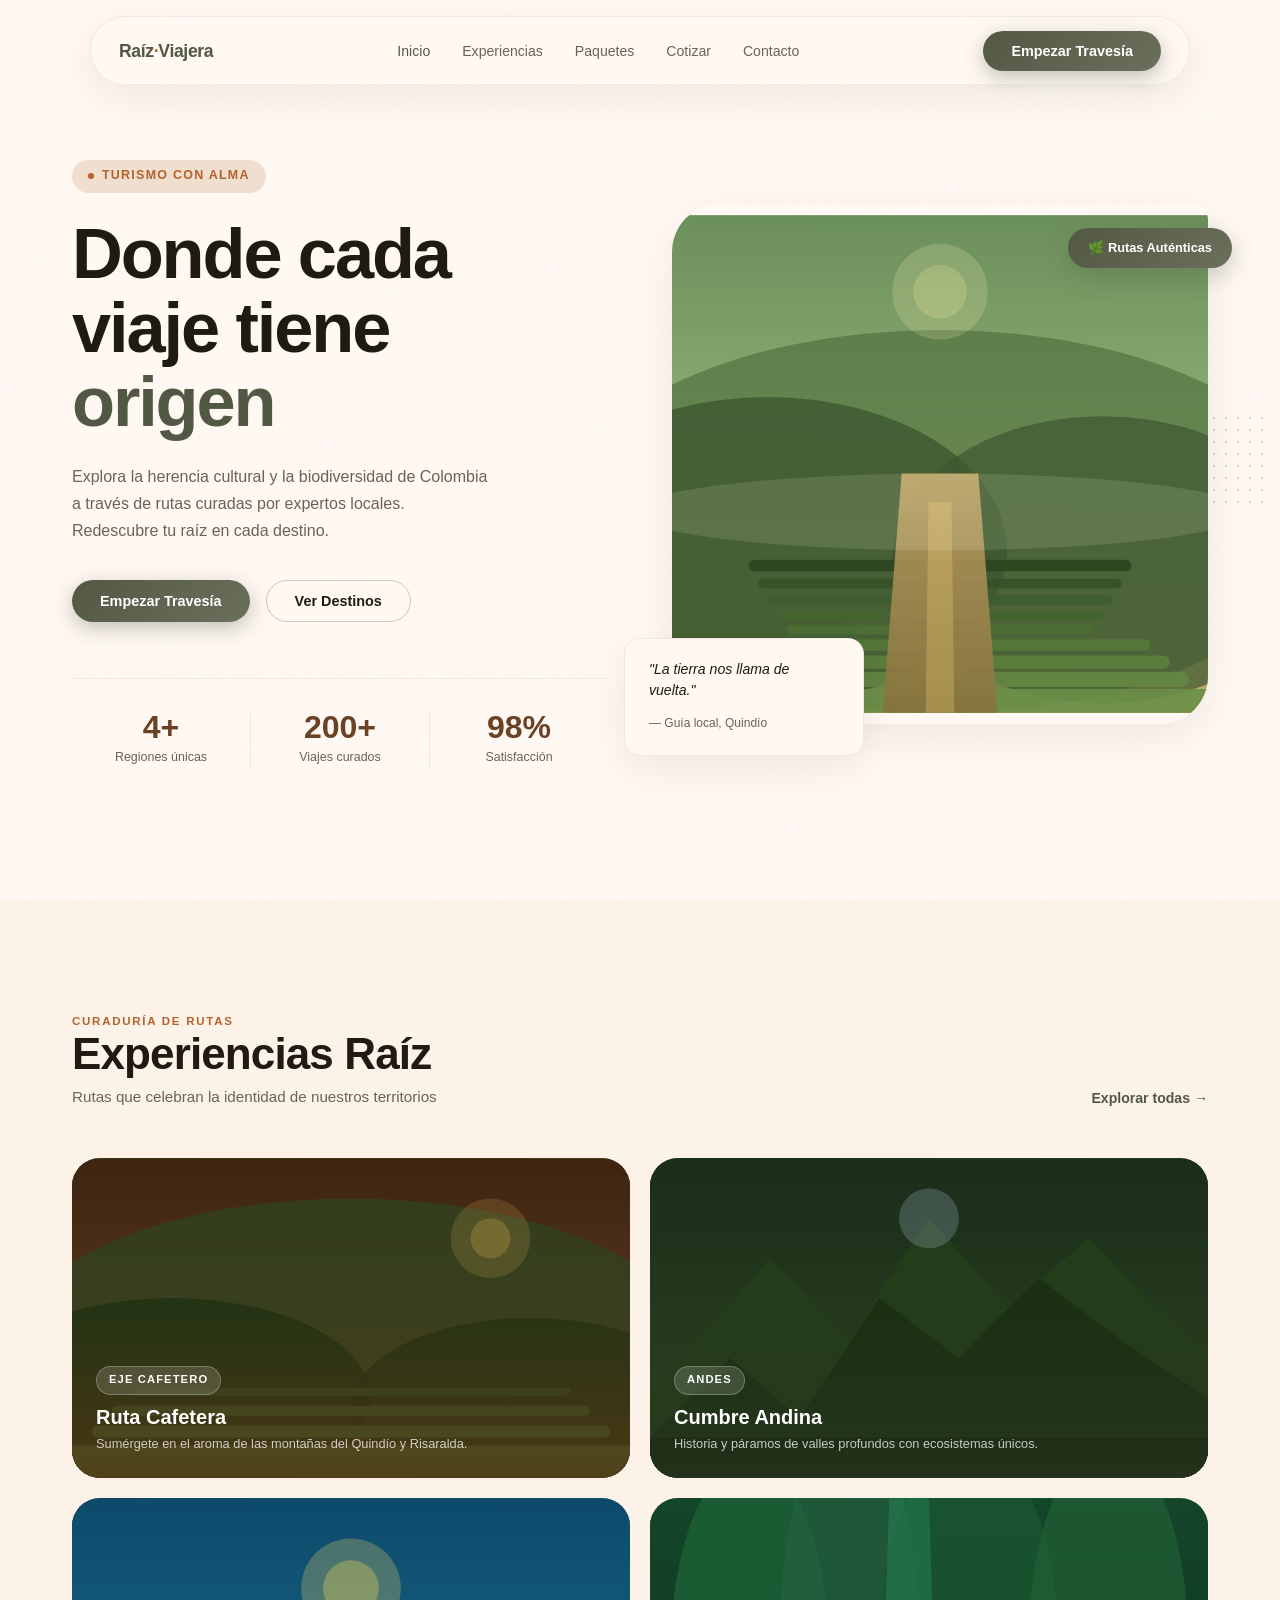
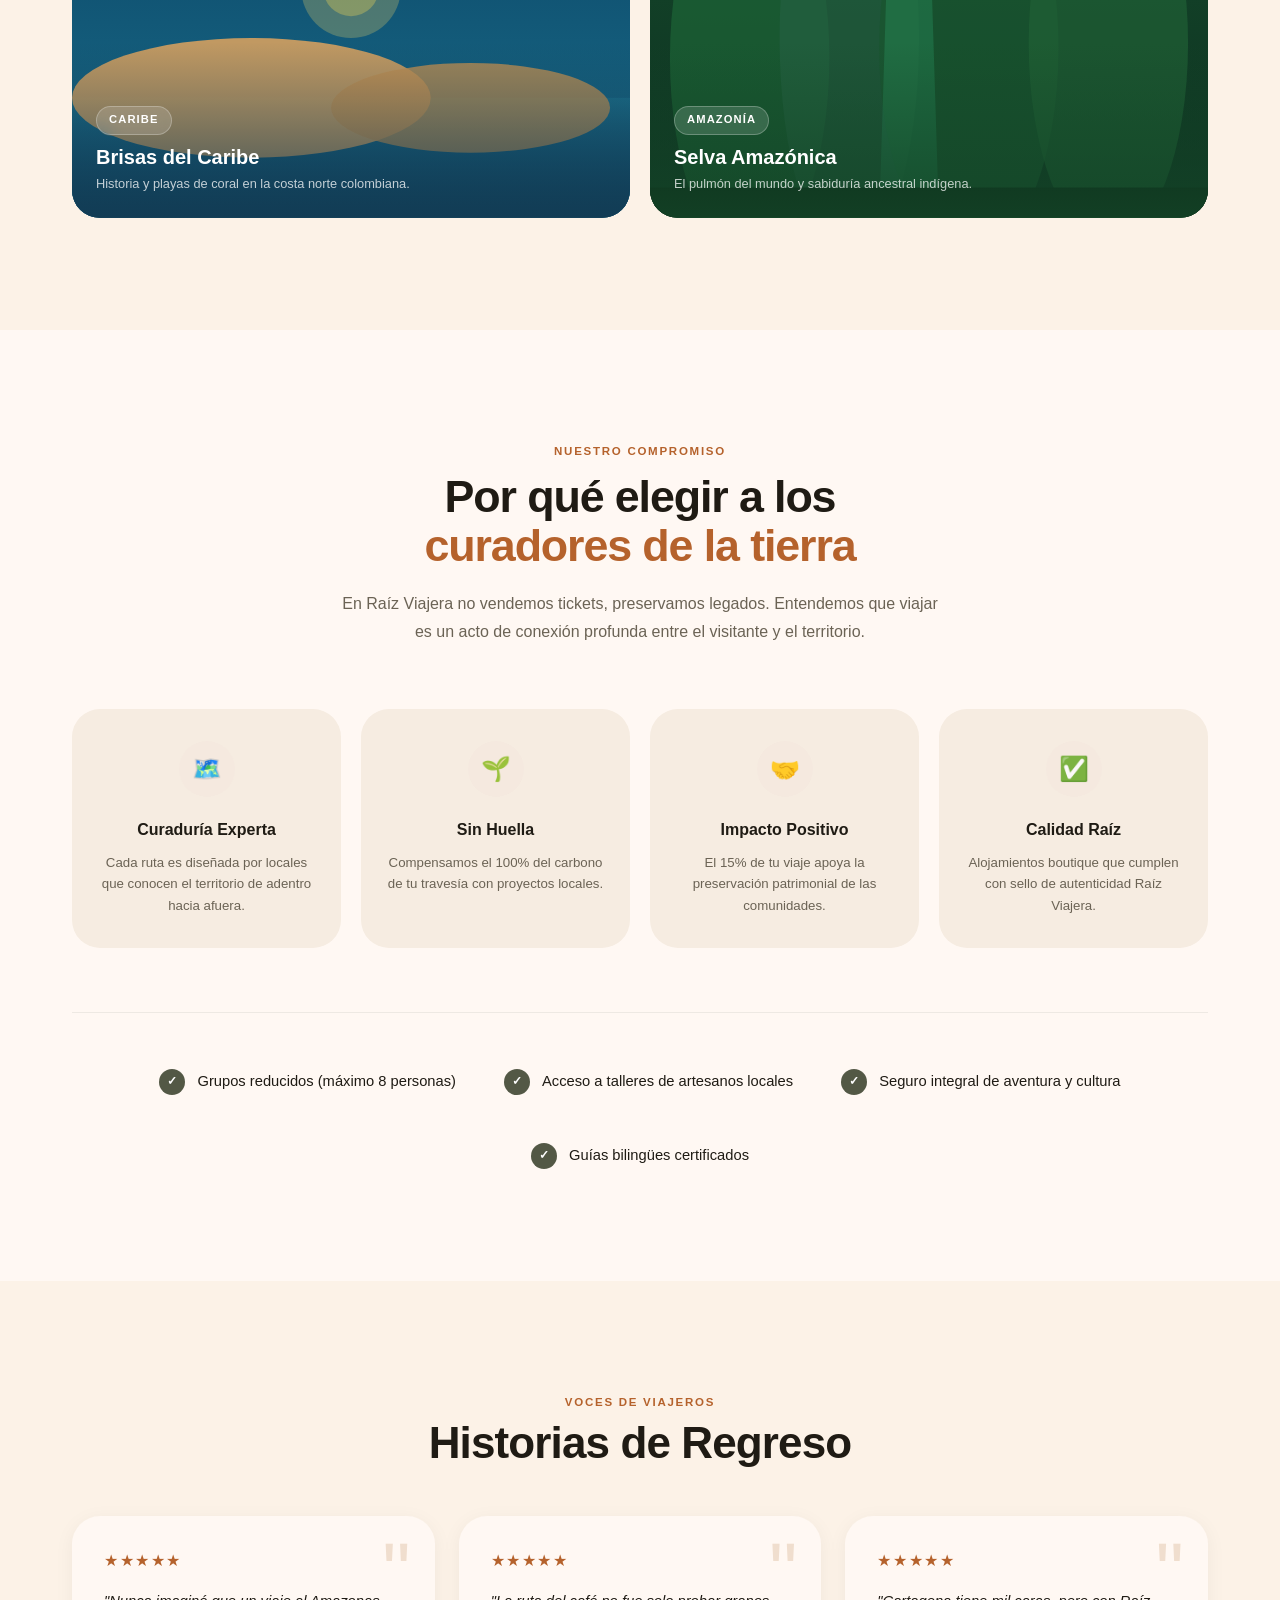
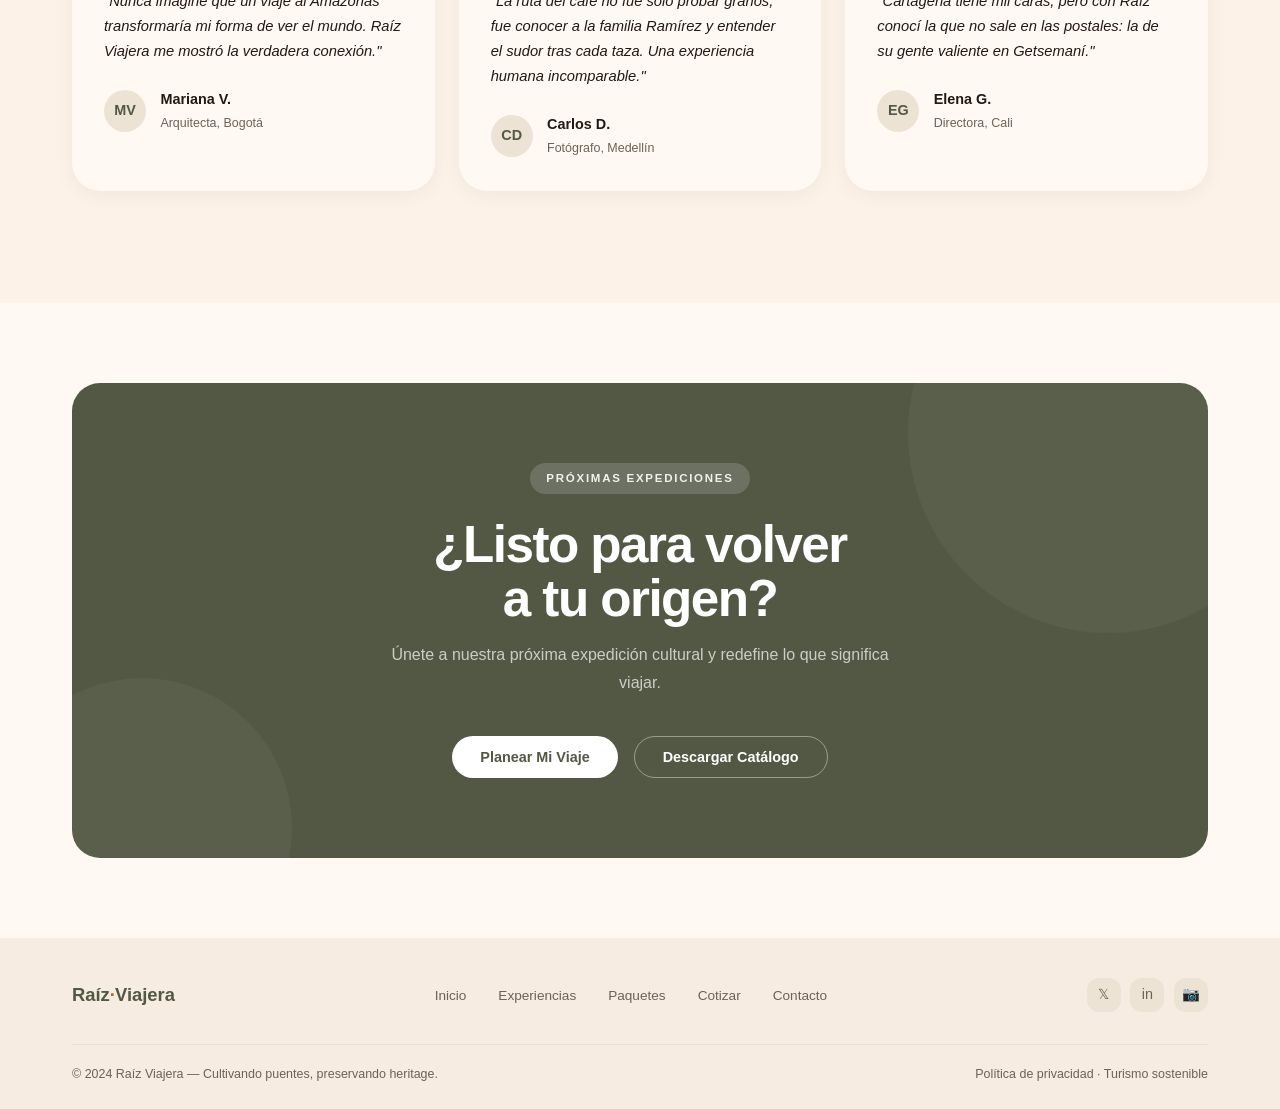
==== commit 23cb5e92: "configuracion inicial del contenido" ====
--- a/index.html
+++ b/index.html
@@ -15,13 +15,13 @@
   <div class="navbar-brand" onclick="navigateTo('home')">Raíz<span>·</span>Viajera</div>
   <ul class="navbar-links">
     <li><a onclick="navigateTo('home')" id="nav-home" class="active">Inicio</a></li>
-    <li><a onclick="navigateTo('experiences')" href="servicios.html">servicios</a></li>
-    <li><a onclick="navigateTo('packages')" id="nav-packages" href="servicios.html">Paquetes</a></li>
-    <li><a onclick="navigateTo('cotizacion')" id="nav-quote" href="cotizacion.html">Cotizar</a></li>
+    <li><a onclick="navigateTo('experiences')">Experiencias</a></li>
+    <li><a onclick="navigateTo('packages')" id="nav-packages">Paquetes</a></li>
+    <li><a onclick="navigateTo('quote')" id="nav-quote">Cotizar</a></li>
     <li><a onclick="navigateTo('contact')" id="nav-contact">Contacto</a></li>
   </ul>
   <div class="navbar-cta">
-    <button href="co" class="btn btn-primary" onclick="navigateTo('quote')">Empezar Travesía</button>
+    <button class="btn btn-primary" onclick="navigateTo('quote')">Empezar Travesía</button>
   </div>
   <div class="burger" id="burger" onclick="toggleNav()">
     <span></span><span></span><span></span>
@@ -41,8 +41,8 @@
           <h1 class="hero-headline animate-in delay-2">Donde cada<br>viaje tiene <em>origen</em></h1>
           <p class="hero-sub animate-in delay-3">Explora la herencia cultural y la biodiversidad de Colombia a través de rutas curadas por expertos locales. Redescubre tu raíz en cada destino.</p>
           <div class="hero-actions animate-in delay-4">
-            <button class="btn btn-primary" onclick="navigateTo('cotización')">Empezar Travesía</button>
-            <button class="btn btn-ghost" onclick="navigateTo('servicios')">Ver Destinos</button>
+            <button class="btn btn-primary" onclick="navigateTo('quote')">Empezar Travesía</button>
+            <button class="btn btn-ghost" onclick="navigateTo('packages')">Ver Destinos</button>
           </div>
           <div class="hero-stats animate-in delay-5">
             <div class="stat-item"><div class="stat-num">4+</div><div class="stat-label">Regiones únicas</div></div>
@@ -98,10 +98,10 @@
           <h2 class="section-title">Experiencias Raíz</h2>
           <p class="section-sub">Rutas que celebran la identidad de nuestros territorios</p>
         </div>
-        <span class="link-arrow" onclick="navigateTo('servicios')">Explorar todas →</span>
+        <span class="link-arrow" onclick="navigateTo('packages')">Explorar todas →</span>
       </div>
       <div class="exp-grid">
-        <div class="exp-card exp-cafetera reveal" onclick="navigateTo('servicios')">
+        <div class="exp-card exp-cafetera reveal" onclick="navigateTo('packages')">
           <svg viewBox="0 0 560 320" xmlns="http://www.w3.org/2000/svg" style="position:absolute;inset:0;width:100%;height:100%">
             <defs><linearGradient id="caf" x1="0" y1="0" x2="0" y2="1"><stop offset="0%" stop-color="#3d2510"/><stop offset="100%" stop-color="#6b4226"/></linearGradient></defs>
             <rect width="560" height="320" fill="url(#caf)"/>
@@ -251,10 +251,555 @@
   </footer>
 </div>
 
-
-
-
-
+<!-- ============================================================
+     PACKAGES PAGE
+============================================================ -->
+<div class="page" id="page-packages">
+
+  <section class="page-hero">
+    <div class="container">
+      <div class="page-hero-inner">
+        <div class="page-hero-text">
+          <div class="hero-badge">Paquetes Curados</div>
+          <h1 class="page-hero-headline">Curated<br><em>Heritage</em><br>Journeys</h1>
+          <p class="page-hero-sub">Explora los territorios de Colombia a través de nuestros paquetes cuidadosamente seleccionados. Cada viaje preserva la cultura local y cultiva conexiones profundas con la tierra.</p>
+          <div class="hero-actions">
+            <button class="btn btn-primary" onclick="navigateTo('quote')">Reservar Mi Viaje</button>
+            <button class="btn btn-ghost">Ver Mapa</button>
+          </div>
+        </div>
+        <div class="page-hero-img">
+          <svg viewBox="0 0 500 440" xmlns="http://www.w3.org/2000/svg" style="width:100%;height:100%">
+            <defs>
+              <linearGradient id="pkgsky" x1="0" y1="0" x2="0" y2="1"><stop offset="0%" stop-color="#87a96b"/><stop offset="100%" stop-color="#c8a96a"/></linearGradient>
+            </defs>
+            <rect width="500" height="440" fill="url(#pkgsky)"/>
+            <ellipse cx="250" cy="300" rx="400" ry="180" fill="#3d5830" opacity=".8"/>
+            <ellipse cx="80" cy="320" rx="200" ry="120" fill="#2d4520" opacity=".9"/>
+            <ellipse cx="420" cy="330" rx="180" ry="110" fill="#2d4520" opacity=".8"/>
+            <rect x="0" y="360" width="500" height="80" fill="#1e3012"/>
+            <g opacity=".9">
+              <rect x="80" y="320" width="340" height="8" rx="4" fill="#365229"/>
+              <rect x="60" y="338" width="380" height="10" rx="5" fill="#3d5d2f"/>
+              <rect x="40" y="358" width="420" height="12" rx="6" fill="#456630"/>
+              <rect x="20" y="380" width="460" height="14" rx="7" fill="#4d6f33"/>
+              <rect x="0" y="404" width="500" height="36" rx="0" fill="#557838"/>
+            </g>
+            <polygon points="220,220 280,220 296,440 204,440" fill="rgba(200,170,80,0.7)"/>
+            <circle cx="250" cy="70" r="45" fill="rgba(255,240,180,0.2)"/>
+          </svg>
+        </div>
+      </div>
+    </div>
+  </section>
+
+  <section class="packages-section">
+    <div class="container">
+      <div class="filter-bar reveal">
+        <span class="filter-label">Filtrar por Territorio</span>
+        <button class="filter-btn active" onclick="filterPkgs(this,'all')">Todas las regiones</button>
+        <button class="filter-btn" onclick="filterPkgs(this,'andino')">Andino</button>
+        <button class="filter-btn" onclick="filterPkgs(this,'caribe')">Caribe</button>
+        <button class="filter-btn" onclick="filterPkgs(this,'amazonico')">Amazónico</button>
+        <button class="filter-btn" onclick="filterPkgs(this,'pacifico')">Pacífico</button>
+      </div>
+
+      <div class="packages-grid" id="pkgs-grid">
+        <!-- Cafetero Heritage -->
+        <div class="pkg-card reveal" data-region="andino">
+          <div class="pkg-img" style="background:linear-gradient(135deg,#3d2510,#6b4226);">
+            <svg viewBox="0 0 500 220" xmlns="http://www.w3.org/2000/svg" style="width:100%;height:100%;position:absolute;inset:0">
+              <rect width="500" height="220" fill="#4a2d15"/>
+              <ellipse cx="250" cy="160" rx="350" ry="130" fill="#2d4520" opacity=".8"/>
+              <ellipse cx="80" cy="180" rx="180" ry="90" fill="#1e3012" opacity=".9"/>
+              <ellipse cx="420" cy="185" rx="160" ry="80" fill="#1e3012" opacity=".8"/>
+              <g opacity=".85"><rect x="60" y="160" width="380" height="7" rx="3" fill="#2d4520"/><rect x="40" y="175" width="420" height="9" rx="4" fill="#365229"/><rect x="20" y="192" width="460" height="10" rx="5" fill="#3d5d2f"/><rect x="0" y="210" width="500" height="10" rx="0" fill="#456630"/></g>
+              <circle cx="380" cy="60" r="35" fill="rgba(255,200,80,0.2)"/>
+            </svg>
+            <span class="pkg-region-badge">Eje Cafetero</span>
+            <span class="pkg-price-badge">$850</span>
+          </div>
+          <div class="pkg-body">
+            <div class="pkg-name">Cafetero Heritage</div>
+            <div class="pkg-desc">Sumérgete en el corazón de la cultura cafetera de Colombia. Desde la semilla hasta la taza, vive las tradiciones artesanales de las tierras del Quindío.</div>
+            <div class="pkg-meta">
+              <div class="pkg-meta-item"><span>📅</span> 5 Días</div>
+              <div class="pkg-meta-item"><span>👥</span> Hasta 6 personas</div>
+            </div>
+            <button class="pkg-cta" onclick="navigateTo('quote')">Explorar Paquete</button>
+          </div>
+        </div>
+
+        <!-- Caribe Colonial -->
+        <div class="pkg-card reveal" style="transition-delay:.1s" data-region="caribe">
+          <div class="pkg-img" style="background:linear-gradient(135deg,#0d3d5c,#1a6e8a);">
+            <svg viewBox="0 0 500 220" xmlns="http://www.w3.org/2000/svg" style="width:100%;height:100%;position:absolute;inset:0">
+              <defs><linearGradient id="carsea" x1="0" y1="0" x2="0" y2="1"><stop offset="0%" stop-color="#0d4a6b"/><stop offset="100%" stop-color="#1a6e8a"/></linearGradient></defs>
+              <rect width="500" height="220" fill="url(#carsea)"/>
+              <ellipse cx="180" cy="155" rx="160" ry="50" fill="#c49050" opacity=".9"/>
+              <ellipse cx="370" cy="165" rx="130" ry="40" fill="#b08040" opacity=".8"/>
+              <rect x="0" y="170" width="500" height="50" fill="#0a2d40"/>
+              <circle cx="250" cy="65" r="40" fill="rgba(255,220,100,0.25)"/>
+              <circle cx="250" cy="65" r="22" fill="rgba(255,220,80,0.3)"/>
+            </svg>
+            <span class="pkg-region-badge">Caribe</span>
+            <span class="pkg-price-badge">$1,200</span>
+          </div>
+          <div class="pkg-body">
+            <div class="pkg-name">Caribe Colonial</div>
+            <div class="pkg-desc">Descubre la historia bañada por el sol de Cartagena y las playas prístinas de Tayrona. Un viaje por el legado afrocaribeño.</div>
+            <div class="pkg-meta">
+              <div class="pkg-meta-item"><span>📅</span> 7 Días</div>
+              <div class="pkg-meta-item"><span>🏖️</span> Coastal Experience</div>
+            </div>
+            <button class="pkg-cta" onclick="navigateTo('quote')">Explorar Paquete</button>
+          </div>
+        </div>
+
+        <!-- Andino Summit -->
+        <div class="pkg-card reveal" style="transition-delay:.15s" data-region="andino">
+          <div class="pkg-img" style="background:linear-gradient(135deg,#1a2d1a,#3d5830);">
+            <svg viewBox="0 0 500 220" xmlns="http://www.w3.org/2000/svg" style="width:100%;height:100%;position:absolute;inset:0">
+              <rect width="500" height="220" fill="#1a2d1a"/>
+              <polygon points="0,180 90,60 170,130 250,20 330,110 410,50 500,140 500,220 0,220" fill="#243d1a" opacity=".9"/>
+              <polygon points="0,200 70,140 130,185 210,80 290,150 370,75 450,130 500,170 500,220 0,220" fill="#1a2e12" opacity=".8"/>
+              <circle cx="250" cy="22" r="18" fill="rgba(220,235,255,0.3)"/>
+            </svg>
+            <span class="pkg-region-badge">Andes</span>
+            <span class="pkg-price-badge">$980</span>
+          </div>
+          <div class="pkg-body">
+            <div class="pkg-name">Andino Summit</div>
+            <div class="pkg-desc">Asciende a los místicos ecosistemas de páramo. Experimenta la cultura indígena de alta montaña y cumbres de impresionante belleza.</div>
+            <div class="pkg-meta">
+              <div class="pkg-meta-item"><span>📅</span> 6 Días</div>
+              <div class="pkg-meta-item"><span>🏔️</span> Nivel: Medio</div>
+            </div>
+            <button class="pkg-cta" onclick="navigateTo('quote')">Explorar Paquete</button>
+          </div>
+        </div>
+
+        <!-- Amazónico Deep -->
+        <div class="pkg-card reveal" style="transition-delay:.2s" data-region="amazonico">
+          <div class="pkg-img" style="background:linear-gradient(135deg,#14462a,#0d3020);">
+            <svg viewBox="0 0 500 220" xmlns="http://www.w3.org/2000/svg" style="width:100%;height:100%;position:absolute;inset:0">
+              <rect width="500" height="220" fill="#14462a"/>
+              <ellipse cx="80" cy="110" rx="70" ry="180" fill="#1e6b3a" opacity=".6"/>
+              <ellipse cx="180" cy="100" rx="60" ry="190" fill="#246040" opacity=".7"/>
+              <ellipse cx="300" cy="105" rx="80" ry="185" fill="#1a5530" opacity=".8"/>
+              <ellipse cx="430" cy="100" rx="70" ry="180" fill="#206035" opacity=".7"/>
+              <polygon points="230,0 260,0 266,220 224,220" fill="rgba(50,180,120,0.2)"/>
+            </svg>
+            <span class="pkg-region-badge">Amazonas</span>
+            <span class="pkg-price-badge">$1,450</span>
+          </div>
+          <div class="pkg-body">
+            <div class="pkg-name">Amazónico Deep</div>
+            <div class="pkg-desc">Adéntrate en el pulmón del mundo. Aprende secretos botánicos ancestrales y conecta con las comunidades Tikuna del Gran Río.</div>
+            <div class="pkg-meta">
+              <div class="pkg-meta-item"><span>📅</span> 8 Días</div>
+              <div class="pkg-meta-item"><span>🌿</span> Inmersión Indígena</div>
+            </div>
+            <button class="pkg-cta" onclick="navigateTo('quote')">Explorar Paquete</button>
+          </div>
+        </div>
+
+        <!-- Pacífico Bío -->
+        <div class="pkg-card reveal" style="transition-delay:.25s" data-region="pacifico">
+          <div class="pkg-img" style="background:linear-gradient(135deg,#1a3040,#2a5060);">
+            <svg viewBox="0 0 500 220" xmlns="http://www.w3.org/2000/svg" style="width:100%;height:100%;position:absolute;inset:0">
+              <defs><linearGradient id="pac" x1="0" y1="0" x2="0" y2="1"><stop offset="0%" stop-color="#1a3040"/><stop offset="100%" stop-color="#2a5060"/></linearGradient></defs>
+              <rect width="500" height="220" fill="url(#pac)"/>
+              <ellipse cx="250" cy="190" rx="350" ry="90" fill="#1a5048" opacity=".8"/>
+              <ellipse cx="100" cy="170" rx="150" ry="70" fill="#14403a" opacity=".9"/>
+              <rect x="0" y="180" width="500" height="40" fill="#0d2e28"/>
+              <circle cx="380" cy="55" r="28" fill="rgba(180,230,255,0.2)"/>
+            </svg>
+            <span class="pkg-region-badge">Pacífico</span>
+            <span class="pkg-price-badge">$1,100</span>
+          </div>
+          <div class="pkg-body">
+            <div class="pkg-name">Pacífico Biodiverso</div>
+            <div class="pkg-desc">Una de las regiones más biodiversas del planeta. Avistamiento de ballenas jorobadas, ríos negros y comunidades afropacíficas.</div>
+            <div class="pkg-meta">
+              <div class="pkg-meta-item"><span>📅</span> 7 Días</div>
+              <div class="pkg-meta-item"><span>🐋</span> Avistamiento</div>
+            </div>
+            <button class="pkg-cta" onclick="navigateTo('quote')">Explorar Paquete</button>
+          </div>
+        </div>
+
+        <!-- Llanos Orientales -->
+        <div class="pkg-card reveal" style="transition-delay:.3s" data-region="andino">
+          <div class="pkg-img" style="background:linear-gradient(135deg,#3d3010,#6b5a20);">
+            <svg viewBox="0 0 500 220" xmlns="http://www.w3.org/2000/svg" style="width:100%;height:100%;position:absolute;inset:0">
+              <defs><linearGradient id="lla" x1="0" y1="0" x2="0" y2="1"><stop offset="0%" stop-color="#8a9a4a"/><stop offset="100%" stop-color="#c4b060"/></linearGradient></defs>
+              <rect width="500" height="220" fill="url(#lla)"/>
+              <ellipse cx="250" cy="200" rx="400" ry="60" fill="#6b8030" opacity=".5"/>
+              <rect x="0" y="160" width="500" height="60" fill="#3d5a10" opacity=".9"/>
+              <rect x="0" y="185" width="500" height="35" fill="#2d4510"/>
+              <circle cx="250" cy="60" r="40" fill="rgba(255,240,160,0.2)"/>
+              <circle cx="250" cy="60" r="20" fill="rgba(255,240,140,0.25)"/>
+            </svg>
+            <span class="pkg-region-badge">Llanos</span>
+            <span class="pkg-price-badge">$790</span>
+          </div>
+          <div class="pkg-body">
+            <div class="pkg-name">Llanos Salvajes</div>
+            <div class="pkg-desc">Los Llanos Orientales en su máxima expresión. Llaneros, capibaras, caimanes y horizontes infinitos bajo un cielo sin límites.</div>
+            <div class="pkg-meta">
+              <div class="pkg-meta-item"><span>📅</span> 4 Días</div>
+              <div class="pkg-meta-item"><span>🐊</span> Fauna Silvestre</div>
+            </div>
+            <button class="pkg-cta" onclick="navigateTo('quote')">Explorar Paquete</button>
+          </div>
+        </div>
+      </div>
+
+      <!-- No find CTA -->
+      <div class="no-find-cta reveal">
+        <h2>¿No encontraste lo que buscas?</h2>
+        <p>Nos especializamos en itinerarios a medida. Diseñamos un viaje único adaptado a tus intereses culturales y estilo de viaje.</p>
+        <button class="btn btn-white" onclick="navigateTo('contact')">Solicitar Cotización Personalizada</button>
+      </div>
+    </div>
+  </section>
+
+  <footer class="footer">
+    <div class="container">
+      <div class="footer-top">
+        <div class="footer-logo" onclick="navigateTo('home')">Raíz<span>·</span>Viajera</div>
+        <ul class="footer-nav">
+          <li><a onclick="navigateTo('home')">Inicio</a></li>
+          <li><a onclick="navigateTo('packages')">Paquetes</a></li>
+          <li><a onclick="navigateTo('quote')">Cotizar</a></li>
+          <li><a onclick="navigateTo('contact')">Contacto</a></li>
+        </ul>
+        <div class="footer-socials">
+          <a href="#" class="social-btn">𝕏</a>
+          <a href="#" class="social-btn">in</a>
+          <a href="#" class="social-btn">📷</a>
+        </div>
+      </div>
+      <div class="footer-bottom">
+        <span>© 2024 Raíz Viajera — Cultivando puentes, preservando heritage.</span>
+        <span>Turismo sostenible · FAQ</span>
+      </div>
+    </div>
+  </footer>
+</div>
+
+<!-- ============================================================
+     QUOTE PAGE
+============================================================ -->
+<div class="page" id="page-quote">
+
+  <section class="page-hero">
+    <div class="container">
+      <div class="page-hero-inner">
+        <div class="page-hero-text">
+          <div class="hero-badge">Cotización Transparente</div>
+          <h1 class="page-hero-headline">El costo de la<br><em>Autenticidad,</em><br>calculado.</h1>
+          <p class="page-hero-sub">Creemos que la transparencia es el primer paso hacia el turismo sostenible. Nuestra calculadora te ayuda a planear tu inmersión en el patrimonio oculto de Colombia. Sin tarifas escondidas.</p>
+          <div style="display:flex;flex-direction:column;gap:1rem;margin-top:1rem;">
+            <div style="display:flex;align-items:flex-start;gap:.75rem;">
+              <div style="width:36px;height:36px;background:var(--secondary-container);border-radius:var(--radius-md);display:flex;align-items:center;justify-content:center;flex-shrink:0;font-size:1rem;">💰</div>
+              <div><div style="font-family:var(--font-display);font-size:.9rem;font-weight:600;color:var(--on-surface);margin-bottom:.2rem;">Impacto Directo</div><div style="font-size:.82rem;color:var(--on-surface-muted);line-height:1.5;">Tu cotización refleja directamente los salarios justos pagados a guías locales e indígenas.</div></div>
+            </div>
+            <div style="display:flex;align-items:flex-start;gap:.75rem;">
+              <div style="width:36px;height:36px;background:var(--secondary-container);border-radius:var(--radius-md);display:flex;align-items:center;justify-content:center;flex-shrink:0;font-size:1rem;">🌿</div>
+              <div><div style="font-family:var(--font-display);font-size:.9rem;font-weight:600;color:var(--on-surface);margin-bottom:.2rem;">Logística Sostenible</div><div style="font-size:.82rem;color:var(--on-surface-muted);line-height:1.5;">Calculamos las rutas más eficientes para minimizar la huella de carbono maximizando la experiencia.</div></div>
+            </div>
+          </div>
+        </div>
+        <div class="page-hero-img">
+          <svg viewBox="0 0 500 440" xmlns="http://www.w3.org/2000/svg" style="width:100%;height:100%">
+            <rect width="500" height="440" fill="#14462a"/>
+            <ellipse cx="80" cy="220" rx="75" ry="240" fill="#1e6b3a" opacity=".6"/>
+            <ellipse cx="170" cy="200" rx="65" ry="250" fill="#246040" opacity=".7"/>
+            <ellipse cx="300" cy="210" rx="90" ry="240" fill="#1a5530" opacity=".8"/>
+            <ellipse cx="440" cy="205" rx="80" ry="240" fill="#206035" opacity=".7"/>
+            <polygon points="230,0 260,0 268,440 222,440" fill="rgba(50,180,120,0.25)"/>
+            <rect x="0" y="390" width="500" height="50" fill="#0a2415"/>
+            <circle cx="250" cy="80" r="55" fill="rgba(180,240,200,0.1)"/>
+            <div style="position:absolute;bottom:1.5rem;left:1.5rem;background:white;border-radius:12px;padding:.75rem 1.25rem;">
+              <div style="font-size:1.5rem;font-weight:800;color:#6b4226;">100%</div>
+              <div style="font-size:.7rem;color:#6b6355;">LOCAL PARTNERSHIPS</div>
+            </div>
+          </svg>
+        </div>
+      </div>
+    </div>
+  </section>
+
+  <section class="quote-section">
+    <div class="container">
+      <div class="quote-grid">
+        <div class="quote-form-wrap reveal">
+          <div class="quote-step-label">
+            <div class="quote-step-num">1</div>
+            <div class="quote-step-title">Define tu Travesía</div>
+          </div>
+          <div class="form-group">
+            <label class="form-label">Territorio</label>
+            <select class="form-select" id="q-territory" onchange="calcQuote()">
+              <option value="300000">Eje Cafetero ($300k/día)</option>
+              <option value="350000">Caribe ($350k/día)</option>
+              <option value="380000">Andes ($380k/día)</option>
+              <option value="420000">Amazonía ($420k/día)</option>
+              <option value="400000">Pacífico ($400k/día)</option>
+              <option value="270000">Llanos ($270k/día)</option>
+            </select>
+          </div>
+          <div class="form-row">
+            <div class="form-group" style="margin-bottom:0">
+              <label class="form-label">Duración (días)</label>
+              <input class="form-input" type="number" id="q-days" value="3" min="1" max="30" oninput="calcQuote()"/>
+            </div>
+            <div class="form-group" style="margin-bottom:0">
+              <label class="form-label">Viajeros</label>
+              <div class="counter-input">
+                <button class="counter-btn" onclick="adjCount(-1)">−</button>
+                <span class="counter-val" id="q-count-display">2</span>
+                <button class="counter-btn" onclick="adjCount(1)">+</button>
+                <input type="hidden" id="q-travelers" value="2"/>
+              </div>
+            </div>
+          </div>
+          <div class="form-group" style="margin-top:1.25rem">
+            <label class="form-label">Nivel de Experiencia</label>
+            <div class="level-toggle">
+              <button class="level-btn active" id="lvl-essential" onclick="setLevel('essential')">Esencial</button>
+              <button class="level-btn" id="lvl-immersive" onclick="setLevel('immersive')">Inmersivo</button>
+            </div>
+          </div>
+          <button class="btn btn-primary calc-btn" onclick="calcQuote()">Calcular Mi Travesía ✦</button>
+        </div>
+
+        <!-- Quote result panel -->
+        <div class="quote-result reveal" style="transition-delay:.15s">
+          <div class="quote-result-label">Cotización Estimada</div>
+          <div class="quote-line">
+            <span class="quote-line-label">Base diaria</span>
+            <span class="quote-line-value" id="r-daily">$300,000</span>
+          </div>
+          <div class="quote-line">
+            <span class="quote-line-label">Descuento grupal</span>
+            <span class="quote-line-value discount" id="r-discount">0%</span>
+          </div>
+          <div class="quote-line">
+            <span class="quote-line-label">Nivel experiencia</span>
+            <span class="quote-line-value" id="r-level">Esencial</span>
+          </div>
+          <div class="quote-line">
+            <span class="quote-line-label">Fee patrimonio</span>
+            <span class="quote-line-value" id="r-heritage">$45,000</span>
+          </div>
+          <div class="quote-total">
+            <div class="quote-total-label">Inversión Total Estimada</div>
+            <div class="quote-total-value" id="r-total">$2,025,000</div>
+            <div class="quote-total-unit">COP · Por persona</div>
+          </div>
+          <div class="quote-disclaimer">*Estimaciones excluyen tiquetes aéreos. Cotización final sujeta a disponibilidad estacional.</div>
+          <button class="btn btn-primary speak-btn" onclick="navigateTo('contact')">Hablar con un Curador →</button>
+        </div>
+      </div>
+    </div>
+  </section>
+
+  <section class="why-transparent">
+    <div class="container">
+      <div class="why-t-grid">
+        <div class="why-t-text reveal">
+          <h2>Cómo resolvemos el problema del "Tourist Trap".</h2>
+          <p>Muchas agencias ofrecen precios fijos que no reflejan la realidad de la logística territorial. Usamos un modelo de precios orgánico que se adapta al tamaño de tu grupo y las necesidades específicas de cada ecosistema.</p>
+          <p>Esto garantiza que tu dinero llegue exactamente donde debe: a las personas que preservan la tierra.</p>
+          <div class="trust-badges">
+            <div class="trust-badge"><span>✓</span> Sin Comisiones Ocultas</div>
+            <div class="trust-badge"><span>✓</span> Anfitriones Verificados</div>
+            <div class="trust-badge"><span>✓</span> Precios Justos</div>
+          </div>
+        </div>
+        <div class="why-t-cta reveal" style="transition-delay:.15s">
+          <div style="font-size:1.5rem;margin-bottom:.5rem;">📋</div>
+          <h3>¿Listo para explorar?</h3>
+          <p>Conecta con nuestros curadores para un itinerario personalizado basado en tu cálculo.</p>
+          <button class="btn btn-white" onclick="navigateTo('contact')">Hablar con un Curador</button>
+        </div>
+      </div>
+    </div>
+  </section>
+
+  <footer class="footer">
+    <div class="container">
+      <div class="footer-top">
+        <div class="footer-logo" onclick="navigateTo('home')">Raíz<span>·</span>Viajera</div>
+        <ul class="footer-nav">
+          <li><a onclick="navigateTo('home')">Inicio</a></li>
+          <li><a onclick="navigateTo('packages')">Paquetes</a></li>
+          <li><a onclick="navigateTo('quote')">Cotizar</a></li>
+          <li><a onclick="navigateTo('contact')">Contacto</a></li>
+        </ul>
+        <div class="footer-socials">
+          <a href="#" class="social-btn">𝕏</a>
+          <a href="#" class="social-btn">in</a>
+          <a href="#" class="social-btn">📷</a>
+        </div>
+      </div>
+      <div class="footer-bottom">
+        <span>© 2024 Raíz Viajera — Cultivando puentes, preservando heritage.</span>
+        <span>Turismo sostenible · FAQ</span>
+      </div>
+    </div>
+  </footer>
+</div>
+
+<!-- ============================================================
+     CONTACT PAGE
+============================================================ -->
+<div class="page" id="page-contact">
+
+  <section class="page-hero">
+    <div class="container">
+      <div class="page-hero-inner">
+        <div class="page-hero-text">
+          <div class="hero-badge">Conecta con Nosotros</div>
+          <h1 class="page-hero-headline">Comencemos<br>tu próxima<br><em>historia.</em></h1>
+          <p class="page-hero-sub">Ya sea que busques sabiduría ancestral, paisajes ocultos o una inmersión cultural personalizada, nuestros curadores están aquí para guiar tus raíces hacia nuevos horizontes.</p>
+          <div style="display:flex;gap:1rem;margin-top:1.5rem;flex-wrap:wrap;">
+            <div style="display:flex;align-items:center;gap:.75rem;background:var(--surface-container);padding:.85rem 1.25rem;border-radius:var(--radius-lg);">
+              <span style="font-size:1.1rem;">📧</span>
+              <div>
+                <div style="font-size:.65rem;font-weight:700;letter-spacing:.12em;text-transform:uppercase;color:var(--on-surface-muted);">Email</div>
+                <div style="font-size:.9rem;color:var(--secondary);font-weight:600;">hola@raizviajera.travel</div>
+              </div>
+            </div>
+            <div style="display:flex;align-items:center;gap:.75rem;background:var(--surface-container);padding:.85rem 1.25rem;border-radius:var(--radius-lg);">
+              <span style="font-size:1.1rem;">📞</span>
+              <div>
+                <div style="font-size:.65rem;font-weight:700;letter-spacing:.12em;text-transform:uppercase;color:var(--on-surface-muted);">Llamar</div>
+                <div style="font-size:.9rem;color:var(--secondary);font-weight:600;">+57 (1) 800-RAIZ</div>
+              </div>
+            </div>
+          </div>
+        </div>
+        <div class="page-hero-img">
+          <svg viewBox="0 0 500 440" xmlns="http://www.w3.org/2000/svg" style="width:100%;height:100%">
+            <defs><linearGradient id="ctc" x1="0" y1="0" x2="0" y2="1"><stop offset="0%" stop-color="#c4956b"/><stop offset="100%" stop-color="#8c6040"/></linearGradient></defs>
+            <rect width="500" height="440" fill="url(#ctc)"/>
+            <ellipse cx="250" cy="300" rx="350" ry="160" fill="#6b4226" opacity=".4"/>
+            <rect x="80" y="240" width="340" height="200" rx="20" fill="rgba(107,66,38,0.3)"/>
+            <rect x="140" y="200" width="220" height="240" rx="16" fill="rgba(107,66,38,0.25)"/>
+            <rect x="200" y="170" width="100" height="270" rx="12" fill="rgba(107,66,38,0.2)"/>
+            <ellipse cx="250" cy="80" rx="50" ry="50" fill="rgba(255,240,200,0.15)"/>
+          </svg>
+        </div>
+      </div>
+    </div>
+  </section>
+
+  <section class="contact-section">
+    <div class="container">
+      <div class="contact-grid">
+        <div class="contact-form-wrap reveal">
+          <h2>Envía un Mensaje</h2>
+          <div class="form-row">
+            <div class="form-group" style="margin-bottom:0">
+              <label class="form-label">Tu nombre</label>
+              <input class="form-input" type="text" placeholder="Juan Pérez"/>
+            </div>
+            <div class="form-group" style="margin-bottom:0">
+              <label class="form-label">Correo electrónico</label>
+              <input class="form-input" type="email" placeholder="juan@example.com"/>
+            </div>
+          </div>
+          <div class="form-group" style="margin-top:1.25rem">
+            <label class="form-label">Experiencia de interés</label>
+            <select class="form-select">
+              <option>Ruta Cafetera — Quindío</option>
+              <option>Caribe Colonial — Cartagena</option>
+              <option>Cumbre Andina</option>
+              <option>Selva Amazónica — Tikuna</option>
+              <option>Pacífico Biodiverso</option>
+              <option>Llanos Salvajes</option>
+              <option>Itinerario personalizado</option>
+            </select>
+          </div>
+          <div class="form-group">
+            <label class="form-label">¿En qué podemos ayudarte?</label>
+            <textarea class="form-textarea" placeholder="Cuéntanos sobre tus sueños de viaje..."></textarea>
+          </div>
+          <button class="btn btn-primary" style="width:100%" onclick="submitContact()">Enviar Consulta →</button>
+          <div id="contact-success" style="display:none;margin-top:1rem;background:var(--surface-container);border-radius:var(--radius-md);padding:1rem;text-align:center;color:var(--primary);font-weight:600;">¡Mensaje enviado! Te contactaremos en menos de 24 horas. 🌿</div>
+        </div>
+
+        <div class="contact-sidebar">
+          <div class="contact-info-card reveal" style="transition-delay:.1s">
+            <div class="contact-info-title"><span>📍</span> Sede Central</div>
+            <div class="contact-info-item">
+              <div class="contact-info-value">Calle de la Memoria 42</div>
+              <div class="contact-info-value">Bogotá, Colombia</div>
+            </div>
+            <a href="#" class="contact-info-link" style="font-size:.85rem;display:flex;align-items:center;gap:.4rem;">Ver en Mapa →</a>
+          </div>
+
+          <div class="community-card reveal" style="transition-delay:.15s">
+            <h3>Únete a la comunidad</h3>
+            <p>Sigue nuestro camino mientras documentamos y preservamos el patrimonio vivo de nuestros destinos.</p>
+            <div class="social-icons">
+              <div class="social-icon-btn">𝕏</div>
+              <div class="social-icon-btn">🌐</div>
+              <div class="social-icon-btn">📷</div>
+            </div>
+            <div class="support-hours">
+              <div class="support-hours-label">Horario de atención</div>
+              <div class="support-hours-value">Lun – Vie: 9am – 6pm (COT)</div>
+            </div>
+          </div>
+        </div>
+      </div>
+    </div>
+  </section>
+
+  <div class="faq-strip">
+    <div class="container">
+      <div class="faq-strip-inner reveal">
+        <div class="faq-strip-text">
+          <div class="faq-strip-icon">❓</div>
+          <span class="faq-strip-label">¿Buscas respuestas rápidas sobre turismo sostenible?</span>
+        </div>
+        <button class="btn btn-primary">Visitar nuestro FAQ</button>
+      </div>
+    </div>
+  </div>
+
+  <footer class="footer">
+    <div class="container">
+      <div class="footer-top">
+        <div class="footer-logo" onclick="navigateTo('home')">Raíz<span>·</span>Viajera</div>
+        <ul class="footer-nav">
+          <li><a onclick="navigateTo('home')">Inicio</a></li>
+          <li><a onclick="navigateTo('packages')">Paquetes</a></li>
+          <li><a onclick="navigateTo('quote')">Cotizar</a></li>
+          <li><a onclick="navigateTo('contact')">Contacto</a></li>
+        </ul>
+        <div class="footer-socials">
+          <a href="#" class="social-btn">𝕏</a>
+          <a href="#" class="social-btn">in</a>
+          <a href="#" class="social-btn">📷</a>
+        </div>
+      </div>
+      <div class="footer-bottom">
+        <span>© 2024 Raíz Viajera — Cultivando puentes, preservando heritage.</span>
+        <span>Política de privacidad · Turismo sostenible</span>
+      </div>
+    </div>
+  </footer>
+</div>
+
+<!-- ============================================================
+     JAVASCRIPT
+============================================================ -->
 <script>
 // ── Navigation ─────────────────────────────────────────────
 const pages = ['home','packages','quote','contact'];
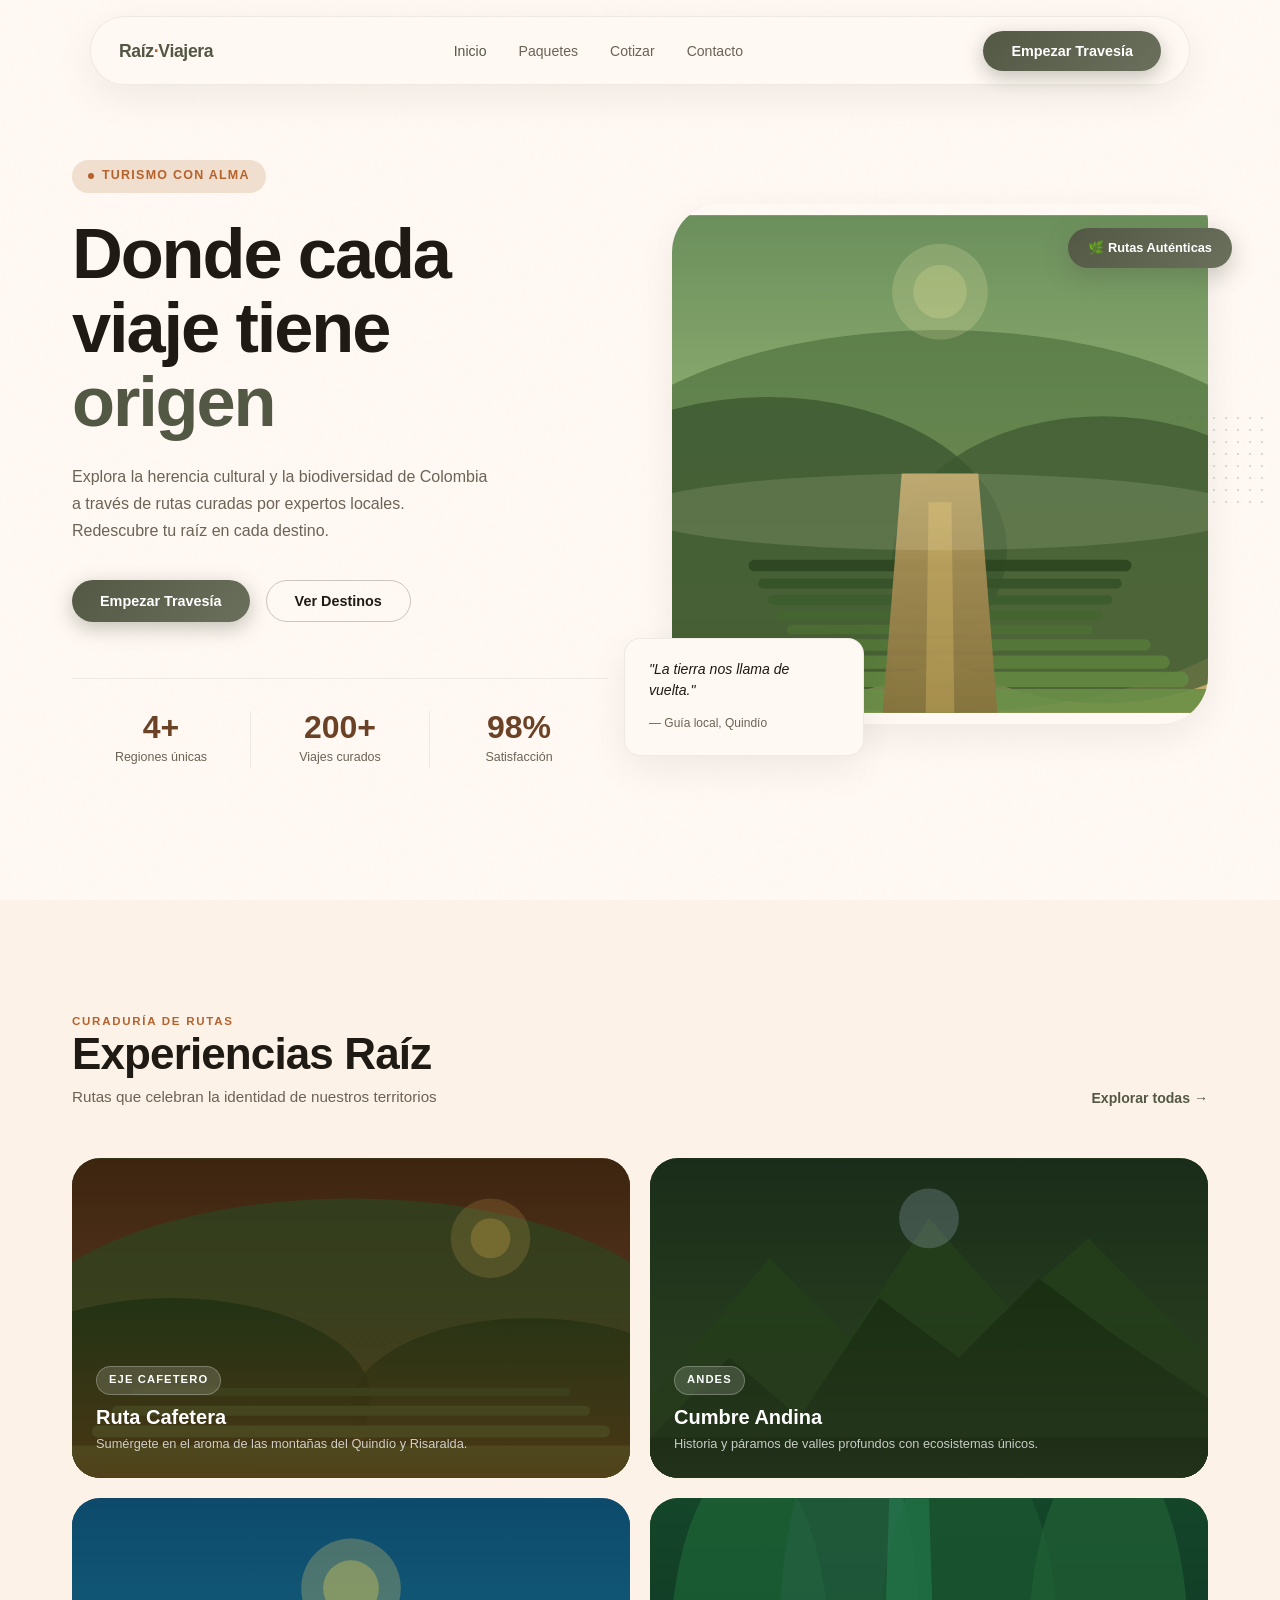
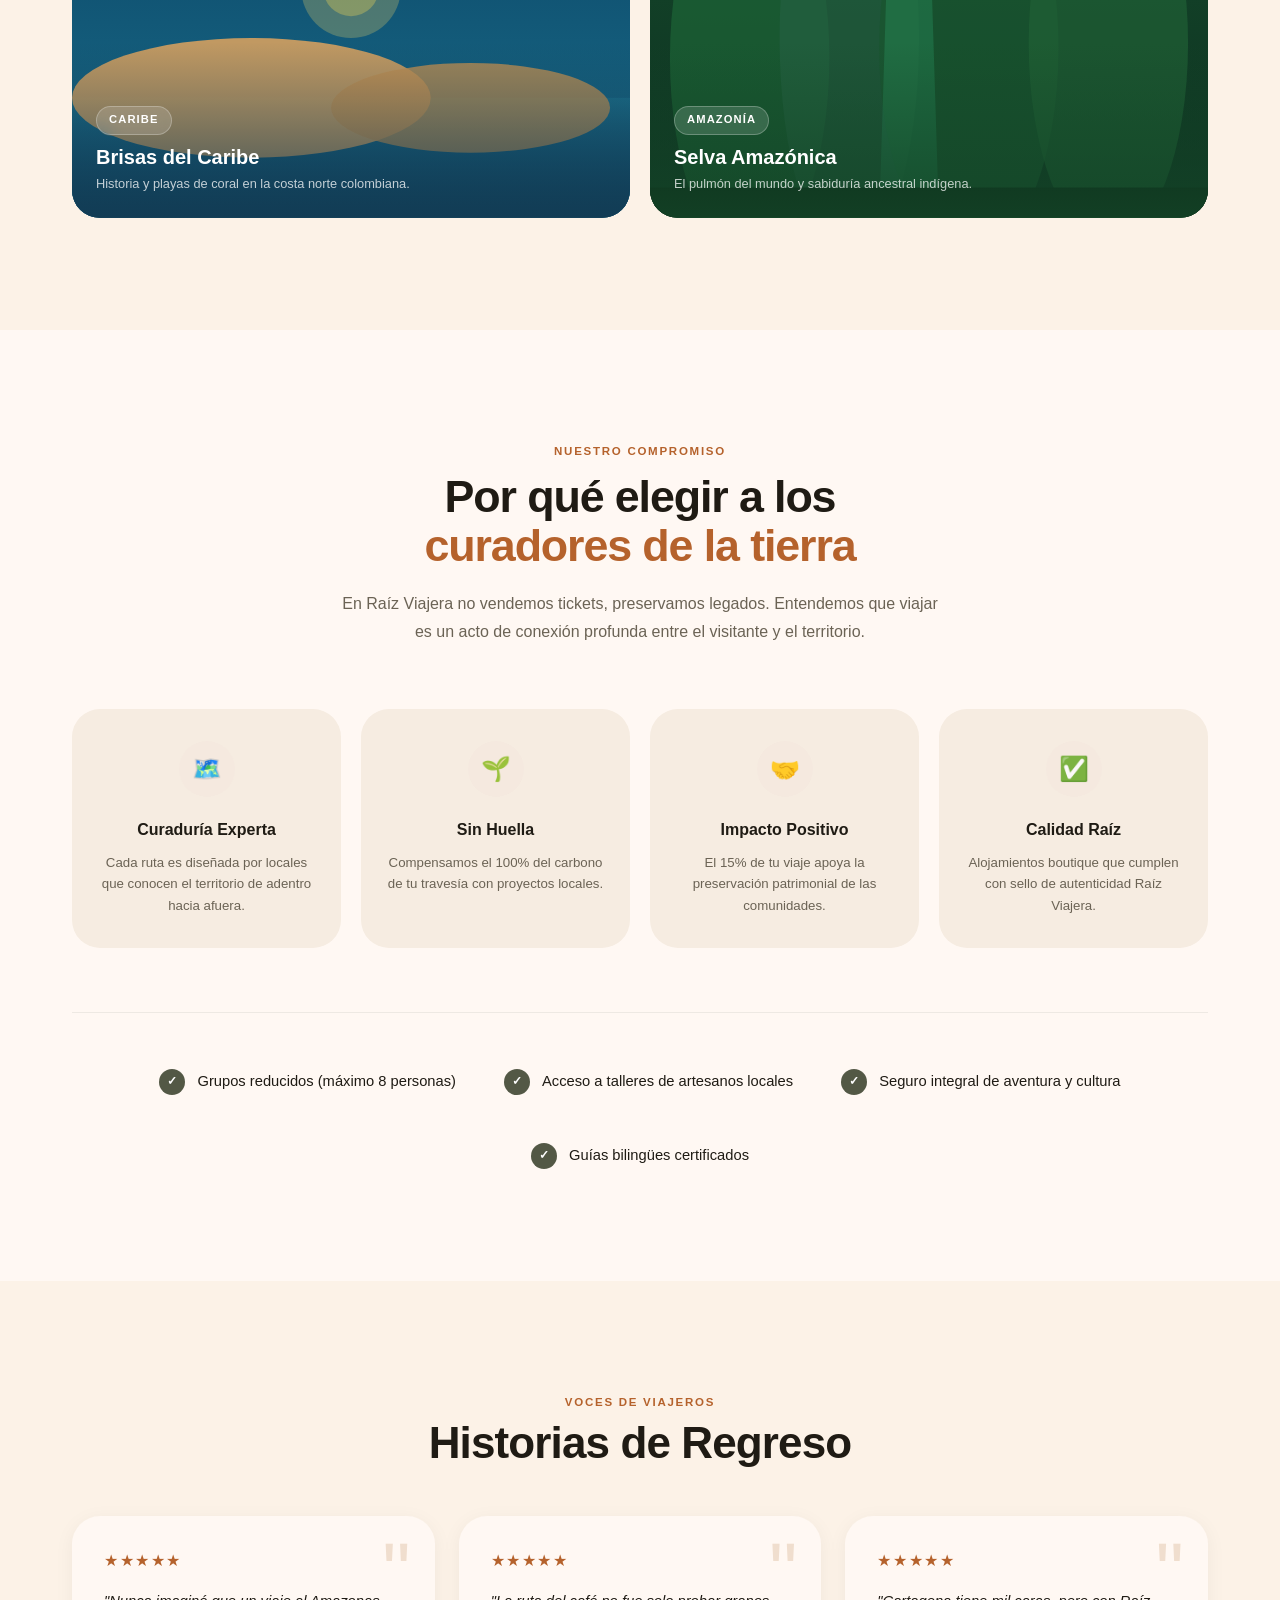
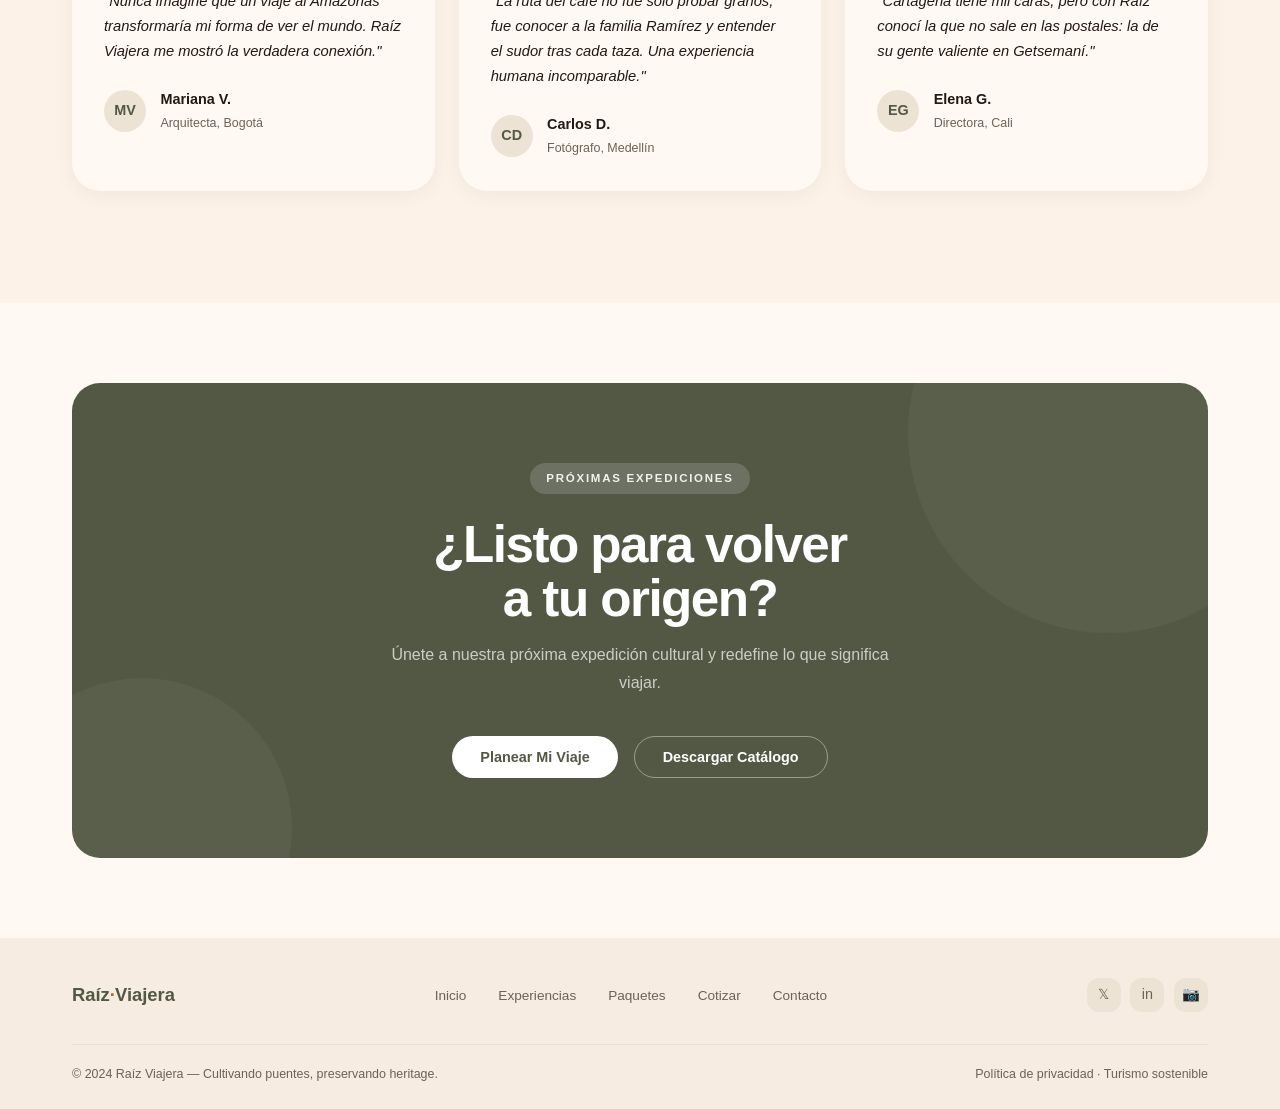
==== commit a8e8c745: "cambios en barra de navegacion y contenido" ====
--- a/index.html
+++ b/index.html
@@ -15,7 +15,6 @@
   <div class="navbar-brand" onclick="navigateTo('home')">Raíz<span>·</span>Viajera</div>
   <ul class="navbar-links">
     <li><a onclick="navigateTo('home')" id="nav-home" class="active">Inicio</a></li>
-    <li><a onclick="navigateTo('experiences')">Experiencias</a></li>
     <li><a onclick="navigateTo('packages')" id="nav-packages">Paquetes</a></li>
     <li><a onclick="navigateTo('quote')" id="nav-quote">Cotizar</a></li>
     <li><a onclick="navigateTo('contact')" id="nav-contact">Contacto</a></li>
